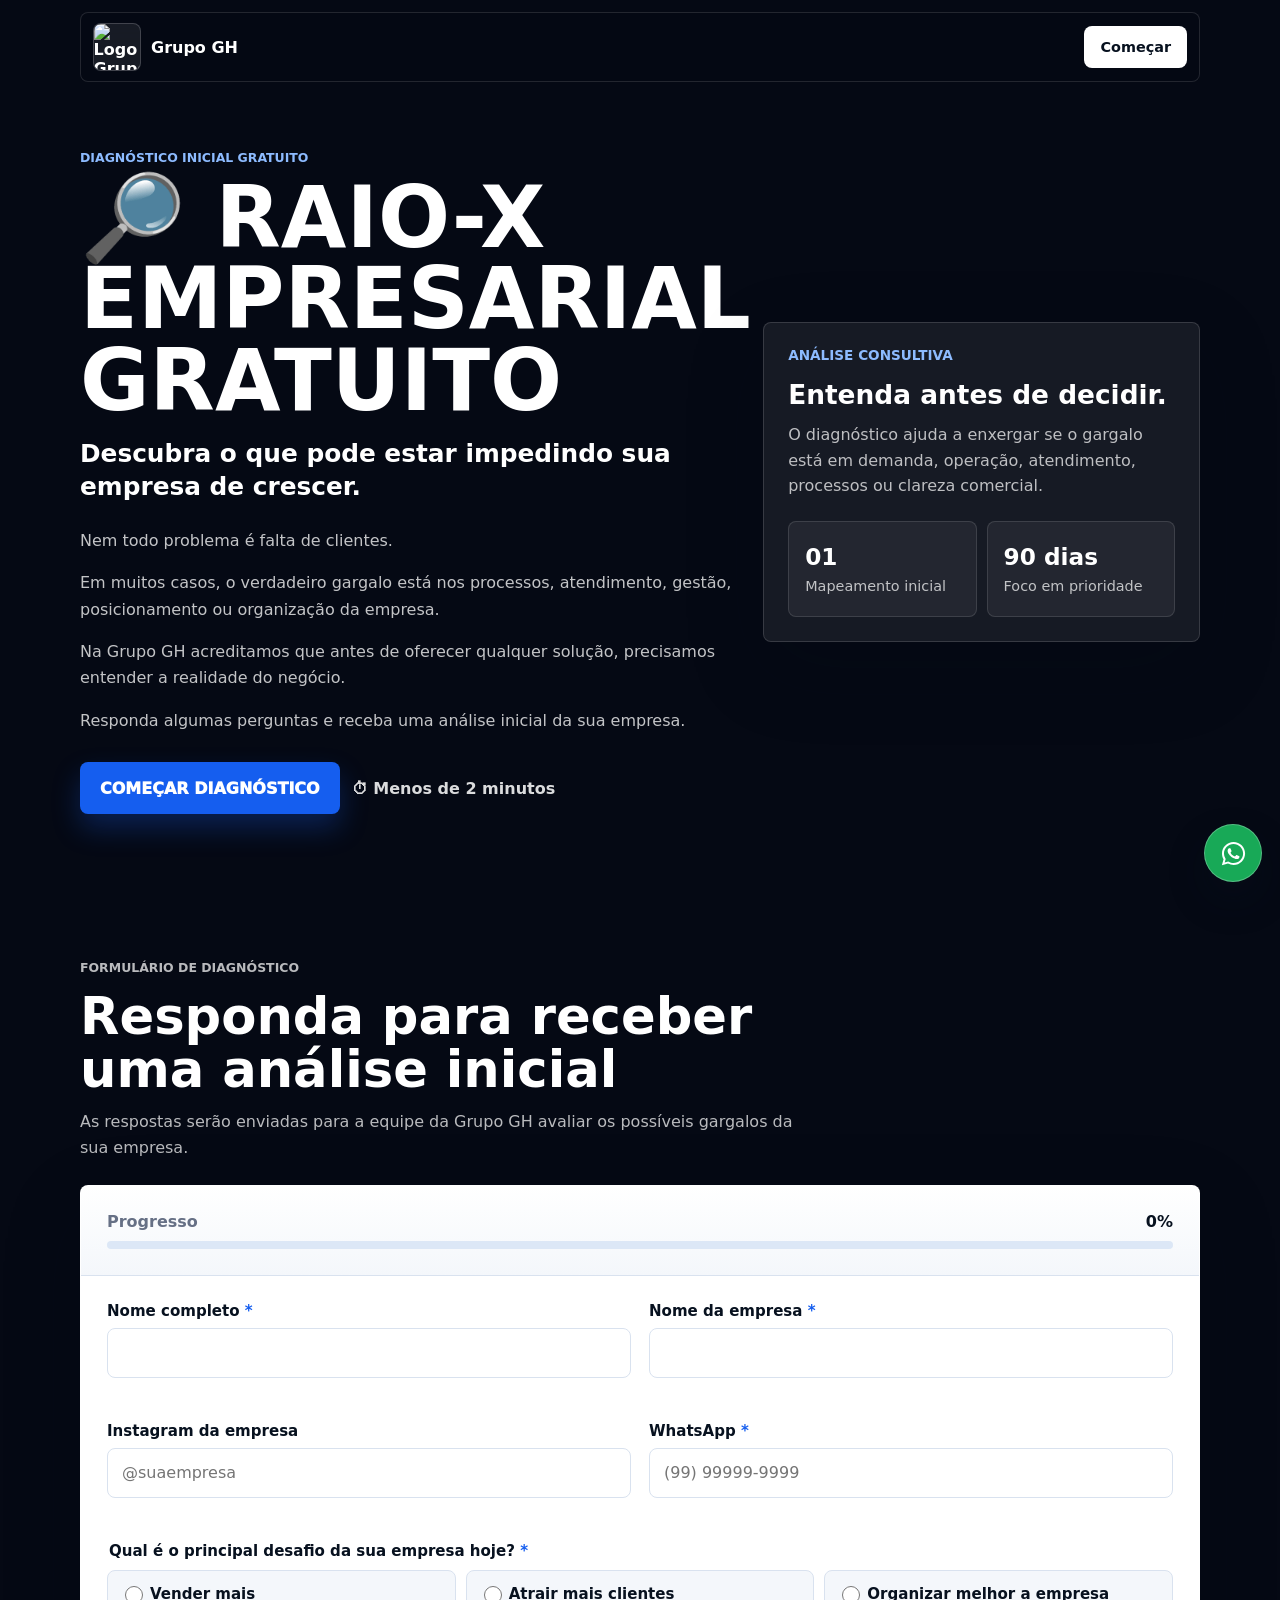
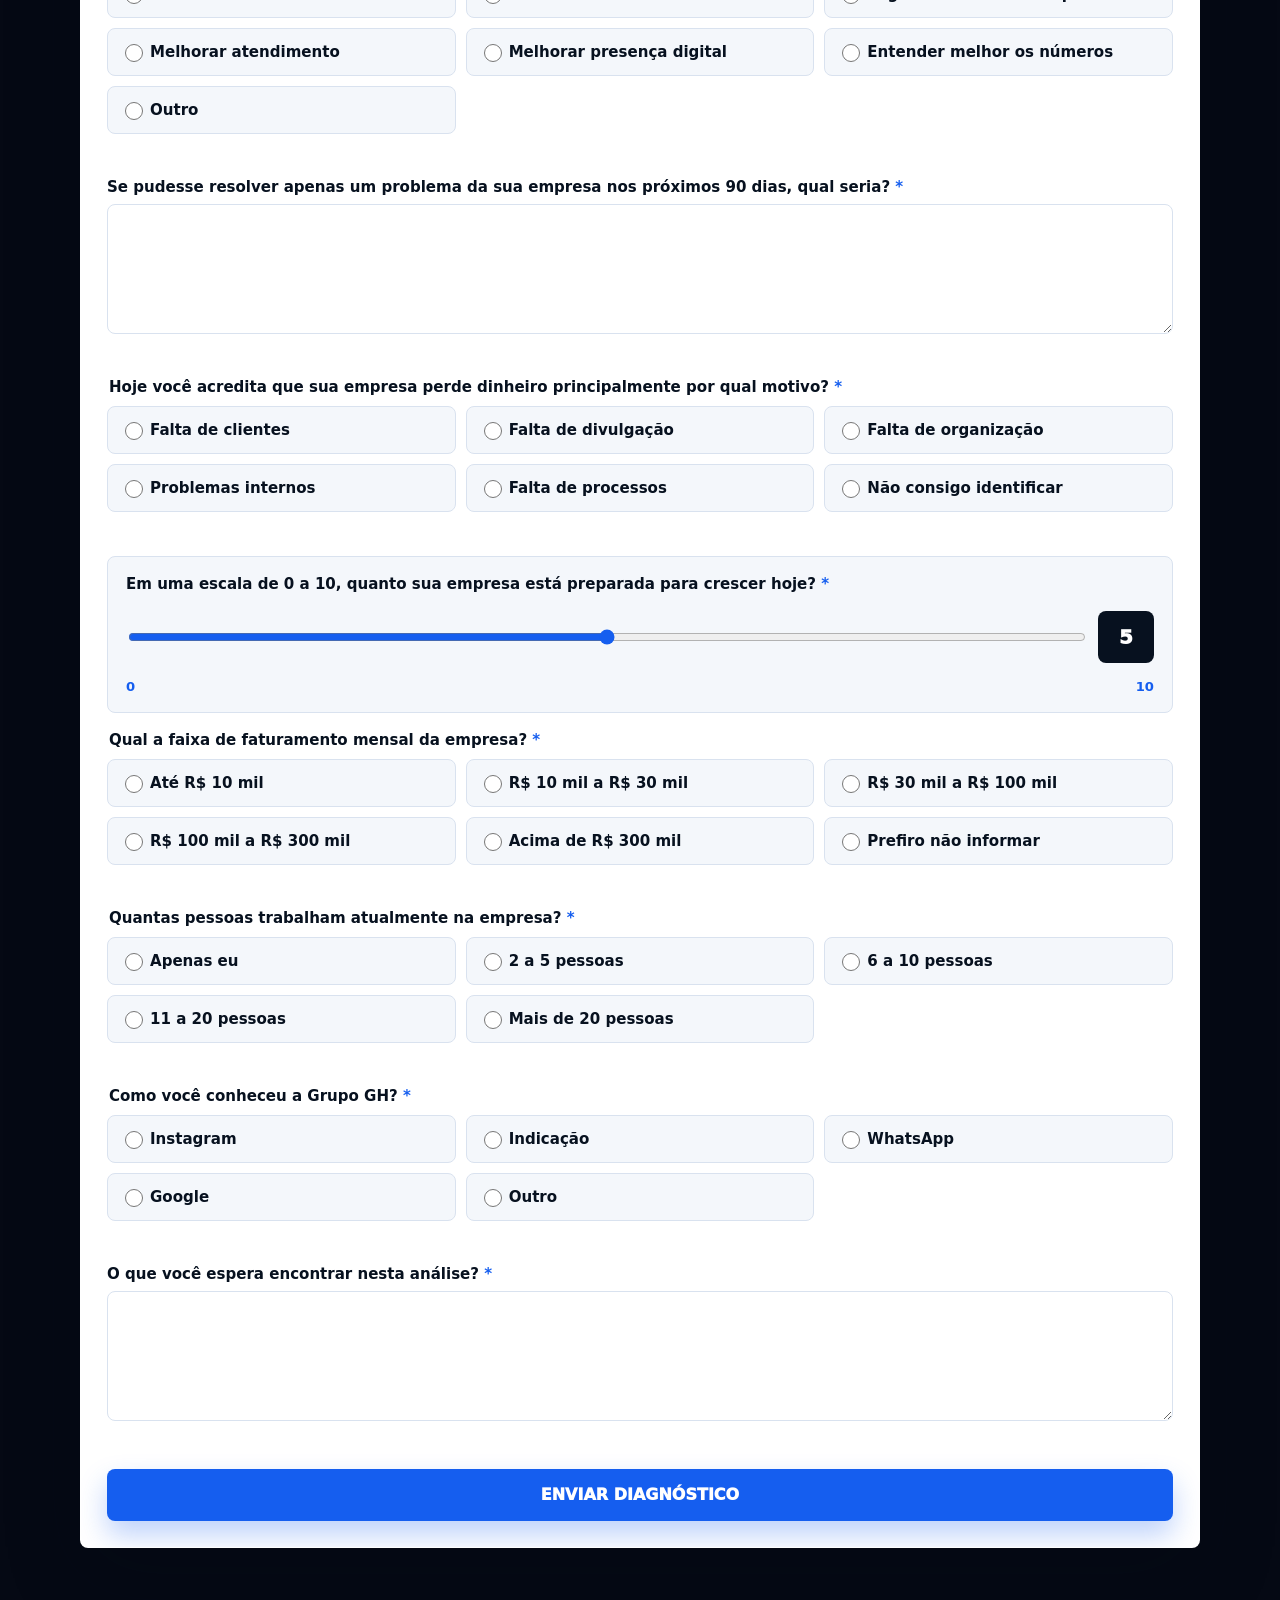
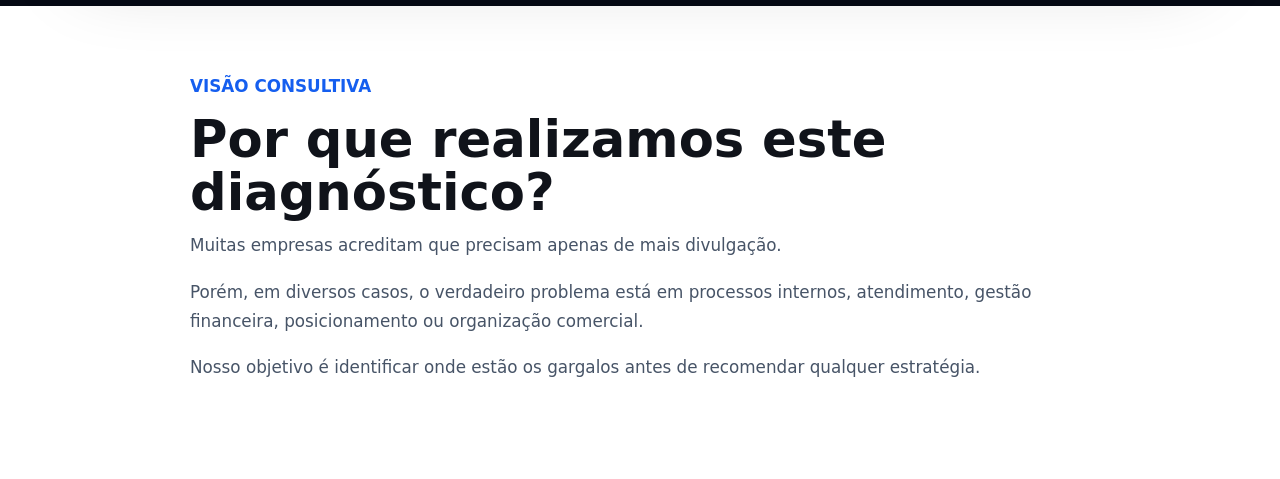
==== index.html @ 955f1a68 "Add files via upload" ====
<!doctype html>
<html lang="pt-BR">
  <head>
    <meta charset="UTF-8" />
    <meta name="viewport" content="width=device-width, initial-scale=1.0" />
    <meta name="theme-color" content="#07111f" />
    <meta
      name="description"
      content="Raio-X Empresarial gratuito da Grupo GH para identificar gargalos de crescimento em empresas."
    />
    <meta property="og:title" content="Raio-X Empresarial Gratuito | Grupo GH" />
    <meta
      property="og:description"
      content="Responda algumas perguntas e receba uma análise inicial sobre possíveis gargalos da sua empresa."
    />
    <meta property="og:type" content="website" />
    <title>Raio-X Empresarial Gratuito | Grupo GH</title>
    <link rel="manifest" href="manifest.json" />
    <link rel="icon" href="icons/icon.svg" type="image/svg+xml" />
    <link rel="preload" href="assets/hero-consultoria.png" as="image" />
    <link rel="stylesheet" href="styles.css" />
  </head>
  <body>
    <header class="site-header" aria-label="Topo da página">
      <a class="brand" href="#hero" aria-label="Grupo GH">
        <img class="brand-logo" src="assets/grupo-gh-logo.png" alt="Logo Grupo GH" />
        <span>Grupo GH</span>
      </a>
      <a class="header-link" href="#diagnostico">Começar</a>
    </header>

    <main>
      <section class="hero" id="hero" aria-labelledby="hero-title">
        <div class="hero-inner">
          <div class="hero-copy reveal">
            <p class="eyebrow">Diagnóstico inicial gratuito</p>
            <h1 id="hero-title">🔎 RAIO-X EMPRESARIAL GRATUITO</h1>
            <p class="hero-subtitle">
              Descubra o que pode estar impedindo sua empresa de crescer.
            </p>
            <div class="hero-text">
              <p>Nem todo problema é falta de clientes.</p>
              <p>
                Em muitos casos, o verdadeiro gargalo está nos processos,
                atendimento, gestão, posicionamento ou organização da empresa.
              </p>
              <p>
                Na Grupo GH acreditamos que antes de oferecer qualquer solução,
                precisamos entender a realidade do negócio.
              </p>
              <p>
                Responda algumas perguntas e receba uma análise inicial da sua
                empresa.
              </p>
            </div>
            <div class="hero-actions">
              <a class="button button-primary" href="#diagnostico">
                COMEÇAR DIAGNÓSTICO
              </a>
              <span class="time-pill">⏱ Menos de 2 minutos</span>
            </div>
          </div>

          <aside class="insight-panel reveal" aria-label="Resumo do diagnóstico">
            <div class="panel-kicker">Análise consultiva</div>
            <h2>Entenda antes de decidir.</h2>
            <p>
              O diagnóstico ajuda a enxergar se o gargalo está em demanda,
              operação, atendimento, processos ou clareza comercial.
            </p>
            <div class="metric-grid">
              <div>
                <strong>01</strong>
                <span>Mapeamento inicial</span>
              </div>
              <div>
                <strong>90 dias</strong>
                <span>Foco em prioridade</span>
              </div>
            </div>
          </aside>
        </div>
      </section>

      <section class="diagnostic-section" id="diagnostico" aria-labelledby="form-title">
        <div class="section-heading reveal">
          <p class="eyebrow">Formulário de diagnóstico</p>
          <h2 id="form-title">Responda para receber uma análise inicial</h2>
          <p>
            As respostas serão enviadas para a equipe da Grupo GH avaliar os
            possíveis gargalos da sua empresa.
          </p>
        </div>

        <div class="form-card reveal">
          <div class="progress-area" aria-label="Progresso do formulário">
            <div class="progress-meta">
              <span>Progresso</span>
              <strong id="progress-value">0%</strong>
            </div>
            <div class="progress-track">
              <div class="progress-fill" id="progress-fill"></div>
            </div>
          </div>

          <form id="diagnostic-form" novalidate>
            <input type="text" name="_honey" class="honeypot" tabindex="-1" autocomplete="off" />
            <input type="hidden" name="_subject" value="Novo Diagnóstico Empresarial - Grupo GH" />
            <input type="hidden" name="_template" value="table" />
            <input type="hidden" name="_captcha" value="false" />
            <input type="hidden" name="Resumo do diagnóstico" id="summary-field" />

            <div class="fields-grid">
              <div class="field">
                <label for="nome">Nome completo <span>*</span></label>
                <input id="nome" name="Nome completo" type="text" autocomplete="name" required />
                <small class="error-message"></small>
              </div>

              <div class="field">
                <label for="empresa">Nome da empresa <span>*</span></label>
                <input id="empresa" name="Nome da empresa" type="text" autocomplete="organization" required />
                <small class="error-message"></small>
              </div>

              <div class="field">
                <label for="instagram">Instagram da empresa</label>
                <input id="instagram" name="Instagram da empresa" type="text" placeholder="@suaempresa" />
                <small class="error-message"></small>
              </div>

              <div class="field">
                <label for="whatsapp">WhatsApp <span>*</span></label>
                <input id="whatsapp" name="WhatsApp" type="tel" inputmode="tel" placeholder="(99) 99999-9999" required />
                <small class="error-message"></small>
              </div>

              <fieldset class="field full choice-field">
                <legend>Qual é o principal desafio da sua empresa hoje? <span>*</span></legend>
                <div class="choice-grid">
                  <label><input type="radio" name="Principal desafio" value="Vender mais" required />Vender mais</label>
                  <label><input type="radio" name="Principal desafio" value="Atrair mais clientes" />Atrair mais clientes</label>
                  <label><input type="radio" name="Principal desafio" value="Organizar melhor a empresa" />Organizar melhor a empresa</label>
                  <label><input type="radio" name="Principal desafio" value="Melhorar atendimento" />Melhorar atendimento</label>
                  <label><input type="radio" name="Principal desafio" value="Melhorar presença digital" />Melhorar presença digital</label>
                  <label><input type="radio" name="Principal desafio" value="Entender melhor os números" />Entender melhor os números</label>
                  <label><input type="radio" name="Principal desafio" value="Outro" data-reveals="desafio-outro" />Outro</label>
                </div>
                <div class="conditional-field" id="desafio-outro" hidden>
                  <label for="desafioOutro">Descreva o desafio</label>
                  <input id="desafioOutro" name="Outro desafio" type="text" />
                </div>
                <small class="error-message"></small>
              </fieldset>

              <div class="field full">
                <label for="problema90">
                  Se pudesse resolver apenas um problema da sua empresa nos próximos 90 dias, qual seria?
                  <span>*</span>
                </label>
                <textarea id="problema90" name="Problema para resolver em 90 dias" required></textarea>
                <small class="error-message"></small>
              </div>

              <fieldset class="field full choice-field">
                <legend>
                  Hoje você acredita que sua empresa perde dinheiro principalmente por qual motivo?
                  <span>*</span>
                </legend>
                <div class="choice-grid">
                  <label><input type="radio" name="Principal motivo de perda" value="Falta de clientes" required />Falta de clientes</label>
                  <label><input type="radio" name="Principal motivo de perda" value="Falta de divulgação" />Falta de divulgação</label>
                  <label><input type="radio" name="Principal motivo de perda" value="Falta de organização" />Falta de organização</label>
                  <label><input type="radio" name="Principal motivo de perda" value="Problemas internos" />Problemas internos</label>
                  <label><input type="radio" name="Principal motivo de perda" value="Falta de processos" />Falta de processos</label>
                  <label><input type="radio" name="Principal motivo de perda" value="Não consigo identificar" />Não consigo identificar</label>
                </div>
                <small class="error-message"></small>
              </fieldset>

              <div class="field full slider-field">
                <label for="preparo">
                  Em uma escala de 0 a 10, quanto sua empresa está preparada para crescer hoje?
                  <span>*</span>
                </label>
                <div class="slider-row">
                  <input id="preparo" name="Preparo para crescer" type="range" min="0" max="10" value="5" />
                  <output id="preparo-value" for="preparo">5</output>
                </div>
                <div class="scale-labels" aria-hidden="true">
                  <span>0</span>
                  <span>10</span>
                </div>
              </div>

              <fieldset class="field full choice-field">
                <legend>Qual a faixa de faturamento mensal da empresa? <span>*</span></legend>
                <div class="choice-grid">
                  <label><input type="radio" name="Faixa de faturamento mensal" value="Até R$ 10 mil" required />Até R$ 10 mil</label>
                  <label><input type="radio" name="Faixa de faturamento mensal" value="R$ 10 mil a R$ 30 mil" />R$ 10 mil a R$ 30 mil</label>
                  <label><input type="radio" name="Faixa de faturamento mensal" value="R$ 30 mil a R$ 100 mil" />R$ 30 mil a R$ 100 mil</label>
                  <label><input type="radio" name="Faixa de faturamento mensal" value="R$ 100 mil a R$ 300 mil" />R$ 100 mil a R$ 300 mil</label>
                  <label><input type="radio" name="Faixa de faturamento mensal" value="Acima de R$ 300 mil" />Acima de R$ 300 mil</label>
                  <label><input type="radio" name="Faixa de faturamento mensal" value="Prefiro não informar" />Prefiro não informar</label>
                </div>
                <small class="error-message"></small>
              </fieldset>

              <fieldset class="field full choice-field">
                <legend>Quantas pessoas trabalham atualmente na empresa? <span>*</span></legend>
                <div class="choice-grid">
                  <label><input type="radio" name="Tamanho da equipe" value="Apenas eu" required />Apenas eu</label>
                  <label><input type="radio" name="Tamanho da equipe" value="2 a 5 pessoas" />2 a 5 pessoas</label>
                  <label><input type="radio" name="Tamanho da equipe" value="6 a 10 pessoas" />6 a 10 pessoas</label>
                  <label><input type="radio" name="Tamanho da equipe" value="11 a 20 pessoas" />11 a 20 pessoas</label>
                  <label><input type="radio" name="Tamanho da equipe" value="Mais de 20 pessoas" />Mais de 20 pessoas</label>
                </div>
                <small class="error-message"></small>
              </fieldset>

              <fieldset class="field full choice-field">
                <legend>Como você conheceu a Grupo GH? <span>*</span></legend>
                <div class="choice-grid">
                  <label><input type="radio" name="Como conheceu a Grupo GH" value="Instagram" required />Instagram</label>
                  <label><input type="radio" name="Como conheceu a Grupo GH" value="Indicação" />Indicação</label>
                  <label><input type="radio" name="Como conheceu a Grupo GH" value="WhatsApp" />WhatsApp</label>
                  <label><input type="radio" name="Como conheceu a Grupo GH" value="Google" />Google</label>
                  <label><input type="radio" name="Como conheceu a Grupo GH" value="Outro" />Outro</label>
                </div>
                <small class="error-message"></small>
              </fieldset>

              <div class="field full">
                <label for="expectativaAnalise">O que você espera encontrar nesta análise? <span>*</span></label>
                <textarea id="expectativaAnalise" name="Expectativa com a análise" required></textarea>
                <small class="error-message"></small>
              </div>
            </div>

            <button class="button button-primary submit-button" type="submit" id="submit-button">
              <span class="button-text">ENVIAR DIAGNÓSTICO</span>
              <span class="button-loader" hidden></span>
            </button>
          </form>

          <div class="success-state" id="success-state" hidden>
            <div class="success-icon" aria-hidden="true">✅</div>
            <h2>Diagnóstico enviado com sucesso!</h2>
            <p>
              Obrigado por compartilhar informações sobre sua empresa.
            </p>
            <div class="reflection-box">
              <strong>Agora faça uma reflexão:</strong>
              <p>Sua empresa está preparada para receber 50 novos clientes amanhã?</p>
              <ul>
                <li>Atendimento</li>
                <li>Equipe</li>
                <li>Processos</li>
                <li>Estoque</li>
                <li>Gestão financeira</li>
              </ul>
            </div>
            <p>
              Muitas empresas acreditam que precisam apenas de mais vendas, quando
              na verdade precisam fortalecer sua estrutura para sustentar o
              crescimento.
            </p>
            <p>
              Nossa equipe analisará suas respostas e entrará em contato.
            </p>
            <a class="button button-primary" id="whatsapp-link" target="_blank" rel="noopener">
              📲 Fale com um especialista
            </a>
          </div>
        </div>
      </section>

      <section class="authority-section" aria-labelledby="authority-title">
        <div class="authority-inner reveal">
          <p class="eyebrow">Visão consultiva</p>
          <h2 id="authority-title">Por que realizamos este diagnóstico?</h2>
          <p>
            Muitas empresas acreditam que precisam apenas de mais divulgação.
          </p>
          <p>
            Porém, em diversos casos, o verdadeiro problema está em processos
            internos, atendimento, gestão financeira, posicionamento ou
            organização comercial.
          </p>
          <p>
            Nosso objetivo é identificar onde estão os gargalos antes de
            recomendar qualquer estratégia.
          </p>
        </div>
      </section>
    </main>

    <a
      class="floating-whatsapp"
      id="floating-whatsapp"
      target="_blank"
      rel="noopener"
      aria-label="Fale com um especialista no WhatsApp"
    >
      <svg aria-hidden="true" viewBox="0 0 32 32" focusable="false">
        <path
          d="M16.04 4.1c-6.58 0-11.93 5.34-11.93 11.93 0 2.1.55 4.14 1.6 5.94L4 28.1l6.28-1.65a11.88 11.88 0 0 0 5.76 1.47c6.58 0 11.93-5.34 11.93-11.93S22.62 4.1 16.04 4.1Zm0 21.77c-1.78 0-3.52-.48-5.04-1.4l-.36-.21-3.72.98 1-3.62-.24-.38a9.8 9.8 0 0 1-1.5-5.21c0-5.43 4.42-9.85 9.86-9.85s9.86 4.42 9.86 9.85-4.42 9.84-9.86 9.84Zm5.4-7.37c-.3-.15-1.76-.87-2.03-.97-.27-.1-.47-.15-.67.15-.2.3-.77.97-.95 1.17-.17.2-.35.22-.65.07-.3-.15-1.26-.46-2.4-1.47-.89-.79-1.49-1.77-1.66-2.07-.17-.3-.02-.46.13-.61.13-.13.3-.35.45-.52.15-.17.2-.3.3-.5.1-.2.05-.37-.02-.52-.08-.15-.67-1.62-.92-2.22-.24-.58-.49-.5-.67-.51h-.57c-.2 0-.52.07-.8.37-.27.3-1.05 1.02-1.05 2.49s1.08 2.9 1.23 3.09c.15.2 2.12 3.24 5.14 4.54.72.31 1.28.49 1.72.63.72.23 1.38.2 1.9.12.58-.09 1.76-.72 2.01-1.42.25-.7.25-1.29.17-1.42-.07-.13-.27-.2-.57-.35Z"
        />
      </svg>
    </a>

    <script src="app.js"></script>
  </body>
</html>
---- styles.css ----
:root {
  color-scheme: light;
  --navy-950: #050914;
  --navy-900: #07111f;
  --navy-800: #0d1e34;
  --blue-600: #155eef;
  --blue-500: #2477ff;
  --blue-300: #8dbbff;
  --ink: #10131a;
  --muted: #667085;
  --line: #d9e2ef;
  --surface: #ffffff;
  --soft: #f4f7fb;
  --danger: #bd2d2d;
  --success: #16875b;
  --shadow: 0 26px 80px rgba(5, 9, 20, 0.2);
}

* {
  box-sizing: border-box;
}

html {
  scroll-behavior: smooth;
}

body {
  margin: 0;
  font-family:
    Inter, ui-sans-serif, system-ui, -apple-system, BlinkMacSystemFont, "Segoe UI",
    sans-serif;
  color: var(--ink);
  background: var(--navy-950);
}

button,
input,
textarea {
  font: inherit;
}

a {
  color: inherit;
}

.site-header {
  width: min(1120px, calc(100% - 32px));
  height: 70px;
  display: flex;
  align-items: center;
  justify-content: space-between;
  position: fixed;
  top: 12px;
  left: 50%;
  z-index: 10;
  padding: 10px 12px;
  border: 1px solid rgba(255, 255, 255, 0.12);
  border-radius: 8px;
  background: rgba(5, 9, 20, 0.72);
  backdrop-filter: blur(16px);
  transform: translateX(-50%);
}

.brand,
.header-link {
  display: inline-flex;
  align-items: center;
  text-decoration: none;
  font-weight: 900;
}

.brand {
  gap: 10px;
  color: #fff;
}

.brand-logo {
  width: 48px;
  height: 48px;
  border: 1px solid rgba(255, 255, 255, 0.18);
  border-radius: 8px;
  background: rgba(255, 255, 255, 0.08);
  object-fit: cover;
}

.header-link {
  min-height: 42px;
  padding: 0 16px;
  border-radius: 8px;
  background: #fff;
  color: var(--navy-900);
  font-size: 0.9rem;
}

.hero {
  min-height: 100vh;
  display: grid;
  align-items: center;
  padding: 106px 0 42px;
  color: #fff;
  background:
    linear-gradient(90deg, rgba(5, 9, 20, 0.98) 0%, rgba(5, 9, 20, 0.92) 42%, rgba(5, 9, 20, 0.5) 100%),
    url("assets/hero-consultoria.png") center right / cover no-repeat,
    var(--navy-950);
}

.hero-inner,
.diagnostic-section,
.authority-inner {
  width: min(1120px, calc(100% - 32px));
  margin: 0 auto;
}

.hero-inner {
  display: grid;
  gap: 28px;
}

.eyebrow {
  margin: 0 0 12px;
  color: var(--blue-300);
  font-size: 0.78rem;
  font-weight: 900;
  letter-spacing: 0;
  text-transform: uppercase;
}

h1,
h2,
p {
  margin-top: 0;
}

h1 {
  max-width: 760px;
  margin-bottom: 16px;
  font-size: clamp(2.35rem, 9vw, 5.3rem);
  line-height: 0.96;
  letter-spacing: 0;
}

.hero-subtitle {
  max-width: 720px;
  margin-bottom: 24px;
  color: #fff;
  font-size: clamp(1.15rem, 4vw, 1.55rem);
  font-weight: 800;
  line-height: 1.35;
}

.hero-text {
  max-width: 680px;
  color: rgba(255, 255, 255, 0.76);
  line-height: 1.65;
}

.hero-actions {
  display: flex;
  flex-direction: column;
  gap: 12px;
  margin-top: 28px;
}

.time-pill {
  display: inline-flex;
  align-items: center;
  min-height: 46px;
  color: rgba(255, 255, 255, 0.86);
  font-weight: 850;
}

.button {
  min-height: 52px;
  display: inline-flex;
  align-items: center;
  justify-content: center;
  gap: 10px;
  padding: 0 20px;
  border: 0;
  border-radius: 8px;
  text-decoration: none;
  font-weight: 950;
  cursor: pointer;
  transition:
    transform 180ms ease,
    box-shadow 180ms ease,
    background 180ms ease;
}

.button:hover {
  transform: translateY(-1px);
}

.button-primary {
  background: var(--blue-600);
  color: #fff;
  box-shadow: 0 14px 28px rgba(21, 94, 239, 0.28);
}

.button-primary:hover {
  background: var(--blue-500);
}

.insight-panel {
  padding: 24px;
  border: 1px solid rgba(255, 255, 255, 0.14);
  border-radius: 8px;
  background: rgba(255, 255, 255, 0.07);
  box-shadow: var(--shadow);
}

.panel-kicker {
  margin-bottom: 16px;
  color: var(--blue-300);
  font-size: 0.85rem;
  font-weight: 900;
  text-transform: uppercase;
}

.insight-panel h2 {
  margin-bottom: 12px;
  font-size: 1.65rem;
}

.insight-panel p {
  color: rgba(255, 255, 255, 0.72);
  line-height: 1.6;
}

.metric-grid {
  display: grid;
  grid-template-columns: 1fr 1fr;
  gap: 10px;
  margin-top: 22px;
}

.metric-grid div {
  min-height: 96px;
  display: grid;
  align-content: center;
  gap: 8px;
  padding: 16px;
  border: 1px solid rgba(255, 255, 255, 0.12);
  border-radius: 8px;
  background: rgba(255, 255, 255, 0.06);
}

.metric-grid strong {
  font-size: 1.45rem;
}

.metric-grid span {
  color: rgba(255, 255, 255, 0.72);
  font-size: 0.9rem;
}

.diagnostic-section {
  padding: 58px 0;
}

.section-heading {
  max-width: 740px;
  margin-bottom: 24px;
  color: #fff;
}

.section-heading h2,
.authority-inner h2 {
  margin-bottom: 12px;
  font-size: clamp(1.8rem, 6vw, 3.2rem);
  line-height: 1.04;
  letter-spacing: 0;
}

.section-heading p {
  color: rgba(255, 255, 255, 0.72);
  line-height: 1.62;
}

.form-card {
  overflow: hidden;
  border: 1px solid rgba(255, 255, 255, 0.16);
  border-radius: 8px;
  background: var(--surface);
  box-shadow: var(--shadow);
}

.progress-area {
  padding: 20px;
  border-bottom: 1px solid var(--line);
  background: linear-gradient(180deg, #fff, var(--soft));
}

.progress-meta {
  display: flex;
  justify-content: space-between;
  margin-bottom: 10px;
  color: var(--navy-900);
  font-weight: 900;
}

.progress-meta span {
  color: var(--muted);
}

.progress-track {
  height: 8px;
  overflow: hidden;
  border-radius: 999px;
  background: #dce7f6;
}

.progress-fill {
  width: 0;
  height: 100%;
  border-radius: inherit;
  background: linear-gradient(90deg, var(--blue-600), var(--navy-800));
  transition: width 220ms ease;
}

form {
  padding: 20px;
}

.fields-grid {
  display: grid;
  gap: 18px;
}

.field {
  display: grid;
  gap: 8px;
}

.field label,
.field legend {
  color: var(--navy-900);
  font-size: 0.94rem;
  font-weight: 900;
}

.field span,
.field legend span {
  color: var(--blue-600);
}

input,
textarea {
  width: 100%;
  border: 1px solid var(--line);
  border-radius: 8px;
  background: #fff;
  color: var(--ink);
  outline: none;
  transition:
    border-color 180ms ease,
    box-shadow 180ms ease;
}

input {
  min-height: 50px;
  padding: 0 14px;
}

textarea {
  min-height: 130px;
  padding: 14px;
  resize: vertical;
}

input:focus,
textarea:focus {
  border-color: var(--blue-600);
  box-shadow: 0 0 0 4px rgba(21, 94, 239, 0.13);
}

.invalid input,
.invalid textarea,
input.invalid,
textarea.invalid,
.choice-field.invalid {
  border-color: var(--danger);
}

.error-message {
  min-height: 18px;
  color: var(--danger);
  font-size: 0.82rem;
  font-weight: 800;
}

.choice-field {
  min-width: 0;
  margin: 0;
  padding: 0;
  border: 0;
}

.choice-grid {
  display: grid;
  gap: 10px;
  margin-top: 10px;
}

.choice-grid label {
  min-height: 48px;
  display: grid;
  grid-template-columns: 20px 1fr;
  align-items: center;
  gap: 10px;
  padding: 12px;
  border: 1px solid var(--line);
  border-radius: 8px;
  background: var(--soft);
  cursor: pointer;
}

.choice-grid input {
  width: 18px;
  min-height: 18px;
  padding: 0;
  accent-color: var(--blue-600);
}

.conditional-field {
  display: grid;
  gap: 8px;
  margin-top: 12px;
}

.conditional-field[hidden],
.honeypot {
  display: none;
}

.slider-field {
  padding: 18px;
  border: 1px solid var(--line);
  border-radius: 8px;
  background: var(--soft);
}

.slider-row {
  display: grid;
  grid-template-columns: 1fr 56px;
  align-items: center;
  gap: 14px;
  margin-top: 10px;
}

input[type="range"] {
  height: 8px;
  min-height: 8px;
  padding: 0;
  border: 0;
  border-radius: 999px;
  background: linear-gradient(90deg, var(--blue-600) 50%, #d5dfec 50%);
  accent-color: var(--blue-600);
}

output {
  min-height: 52px;
  display: grid;
  place-items: center;
  border-radius: 8px;
  background: var(--navy-900);
  color: #fff;
  font-size: 1.25rem;
  font-weight: 950;
}

.scale-labels {
  display: flex;
  justify-content: space-between;
  margin-top: 8px;
  color: var(--muted);
  font-size: 0.82rem;
  font-weight: 800;
}

.submit-button {
  width: 100%;
  margin-top: 22px;
}

.button-loader {
  width: 18px;
  height: 18px;
  border: 3px solid rgba(255, 255, 255, 0.32);
  border-top-color: #fff;
  border-radius: 50%;
  animation: spin 800ms linear infinite;
}

.button.loading {
  pointer-events: none;
  opacity: 0.82;
}

.success-state {
  padding: 34px 20px;
  text-align: center;
}

.success-icon {
  margin-bottom: 16px;
  font-size: 2.2rem;
}

.success-state h2 {
  margin-bottom: 10px;
  color: var(--navy-900);
}

.success-state p {
  max-width: 620px;
  margin: 0 auto 22px;
  color: var(--muted);
  line-height: 1.65;
}

.reflection-box {
  max-width: 620px;
  margin: 22px auto;
  padding: 18px;
  border: 1px solid var(--line);
  border-radius: 8px;
  background: var(--soft);
  text-align: left;
}

.reflection-box strong {
  display: block;
  margin-bottom: 8px;
  color: var(--navy-900);
}

.reflection-box p {
  margin-bottom: 12px;
  color: var(--navy-900);
  font-weight: 850;
}

.reflection-box ul {
  margin: 0;
  padding-left: 20px;
  color: #475467;
  line-height: 1.7;
}

.authority-section {
  padding: 66px 0 80px;
  background: #fff;
}

.authority-inner {
  max-width: 900px;
}

.authority-inner .eyebrow {
  color: var(--blue-600);
}

.authority-inner p {
  color: #475467;
  font-size: 1.05rem;
  line-height: 1.75;
}

.floating-whatsapp {
  width: 58px;
  height: 58px;
  display: grid;
  place-items: center;
  position: fixed;
  right: 18px;
  bottom: 18px;
  z-index: 20;
  border: 1px solid rgba(255, 255, 255, 0.26);
  border-radius: 999px;
  background: #18a957;
  color: #fff;
  font-size: 1.55rem;
  text-decoration: none;
  box-shadow: 0 18px 36px rgba(8, 17, 31, 0.28);
  transition:
    transform 180ms ease,
    box-shadow 180ms ease,
    background 180ms ease;
}

.floating-whatsapp svg {
  width: 31px;
  height: 31px;
  fill: currentColor;
}

.floating-whatsapp:hover {
  background: #12954b;
  transform: translateY(-2px);
  box-shadow: 0 22px 42px rgba(8, 17, 31, 0.34);
}

.reveal {
  animation: reveal 700ms ease both;
}

@keyframes reveal {
  from {
    opacity: 0;
    transform: translateY(16px);
  }

  to {
    opacity: 1;
    transform: translateY(0);
  }
}

@keyframes spin {
  to {
    transform: rotate(360deg);
  }
}

@media (min-width: 760px) {
  .hero-inner {
    grid-template-columns: minmax(0, 1.2fr) minmax(320px, 0.8fr);
    align-items: center;
  }

  .hero-actions {
    flex-direction: row;
    align-items: center;
  }

  .fields-grid {
    grid-template-columns: repeat(2, minmax(0, 1fr));
  }

  .field.full {
    grid-column: 1 / -1;
  }

  .choice-grid {
    grid-template-columns: repeat(2, minmax(0, 1fr));
  }

  form,
  .progress-area {
    padding: 26px;
  }
}

@media (min-width: 1040px) {
  .choice-grid {
    grid-template-columns: repeat(3, minmax(0, 1fr));
  }
}

@media (max-width: 430px) {
  .site-header {
    width: min(100% - 20px, 1120px);
  }

  .brand span:last-child {
    display: none;
  }

  .hero-inner,
  .diagnostic-section,
  .authority-inner {
    width: min(100% - 22px, 1120px);
  }

  .hero {
    padding-top: 98px;
  }

  h1 {
    font-size: 2.28rem;
  }

  .metric-grid {
    grid-template-columns: 1fr;
  }

  .floating-whatsapp {
    width: 54px;
    height: 54px;
    right: 14px;
    bottom: 14px;
  }
}
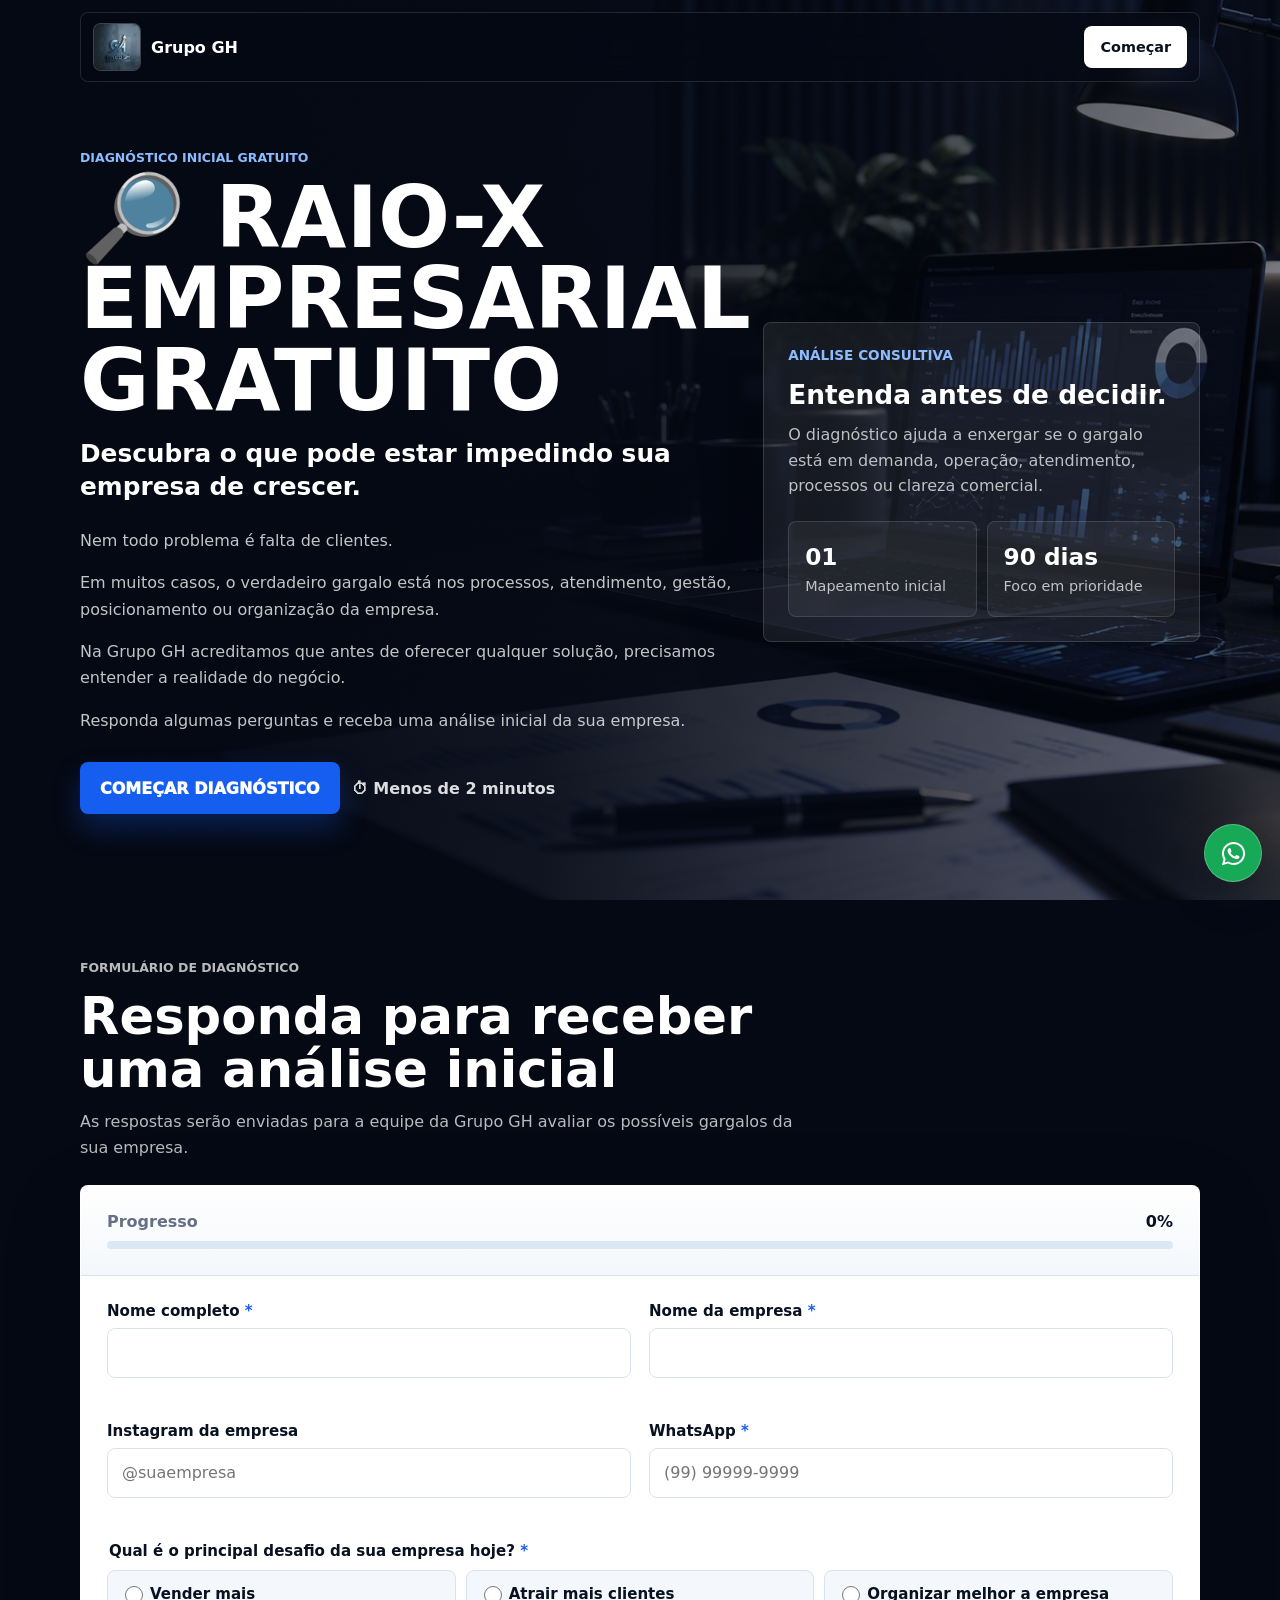
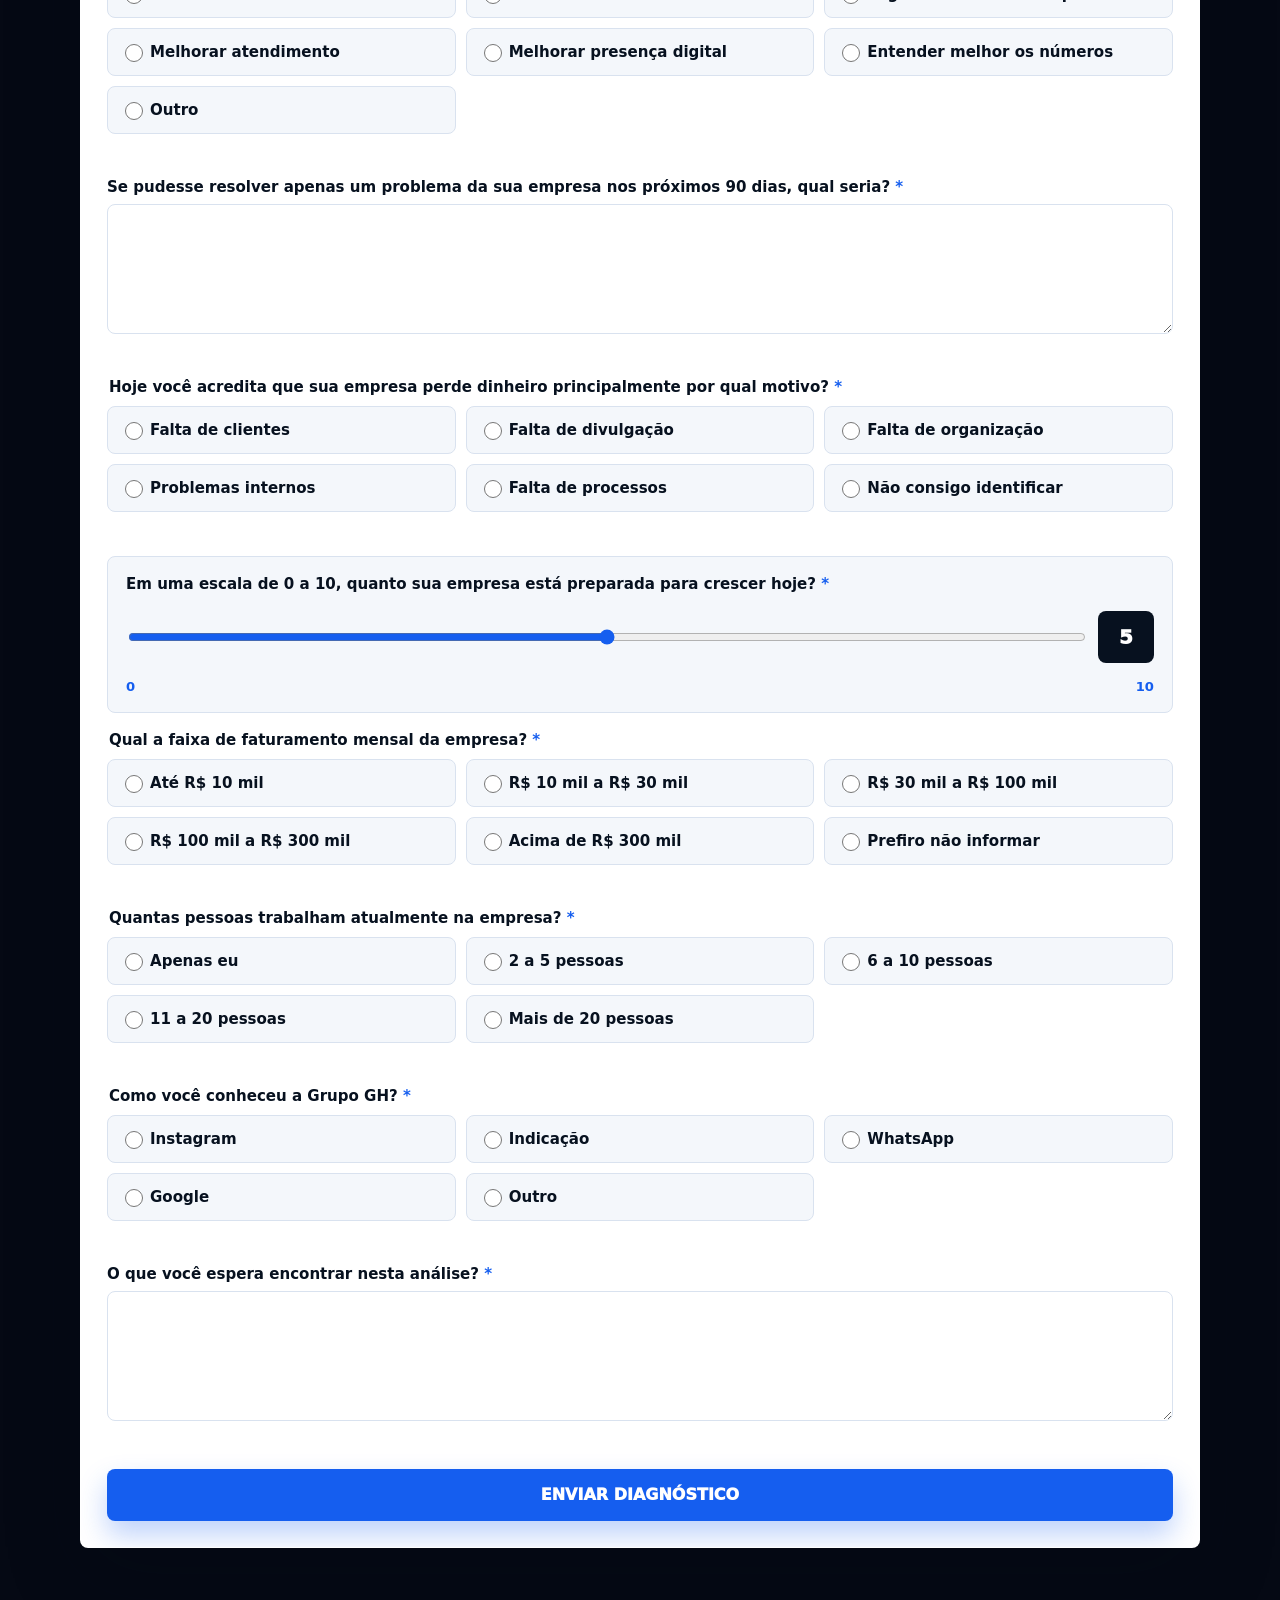
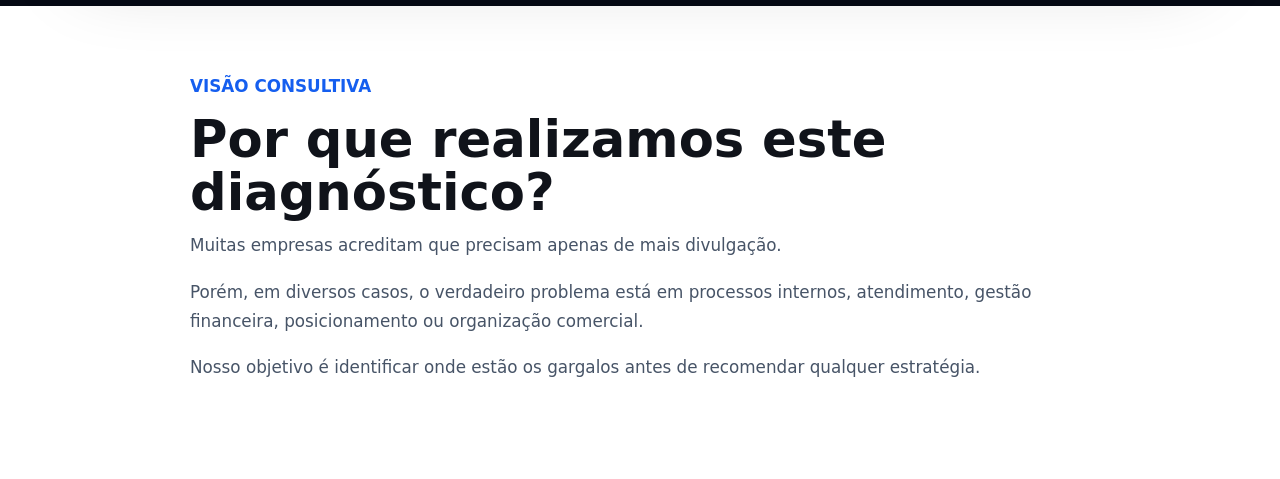
==== commit 9a4f9051: "Add files via upload" ====
--- a/index.html
+++ b/index.html
@@ -17,13 +17,13 @@
     <title>Raio-X Empresarial Gratuito | Grupo GH</title>
     <link rel="manifest" href="manifest.json" />
     <link rel="icon" href="icons/icon.svg" type="image/svg+xml" />
-    <link rel="preload" href="assets/hero-consultoria.png" as="image" />
+    <link rel="preload" href="/hero-consultoria.png" as="image" />
     <link rel="stylesheet" href="styles.css" />
   </head>
   <body>
     <header class="site-header" aria-label="Topo da página">
       <a class="brand" href="#hero" aria-label="Grupo GH">
-        <img class="brand-logo" src="assets/grupo-gh-logo.png" alt="Logo Grupo GH" />
+        <img class="brand-logo" src="/grupo-gh-logo.png" alt="Logo Grupo GH" />
         <span>Grupo GH</span>
       </a>
       <a class="header-link" href="#diagnostico">Começar</a>
--- a/styles.css
+++ b/styles.css
@@ -100,7 +100,7 @@
   color: #fff;
   background:
     linear-gradient(90deg, rgba(5, 9, 20, 0.98) 0%, rgba(5, 9, 20, 0.92) 42%, rgba(5, 9, 20, 0.5) 100%),
-    url("assets/hero-consultoria.png") center right / cover no-repeat,
+    url("/hero-consultoria.png") center right / cover no-repeat,
     var(--navy-950);
 }
 
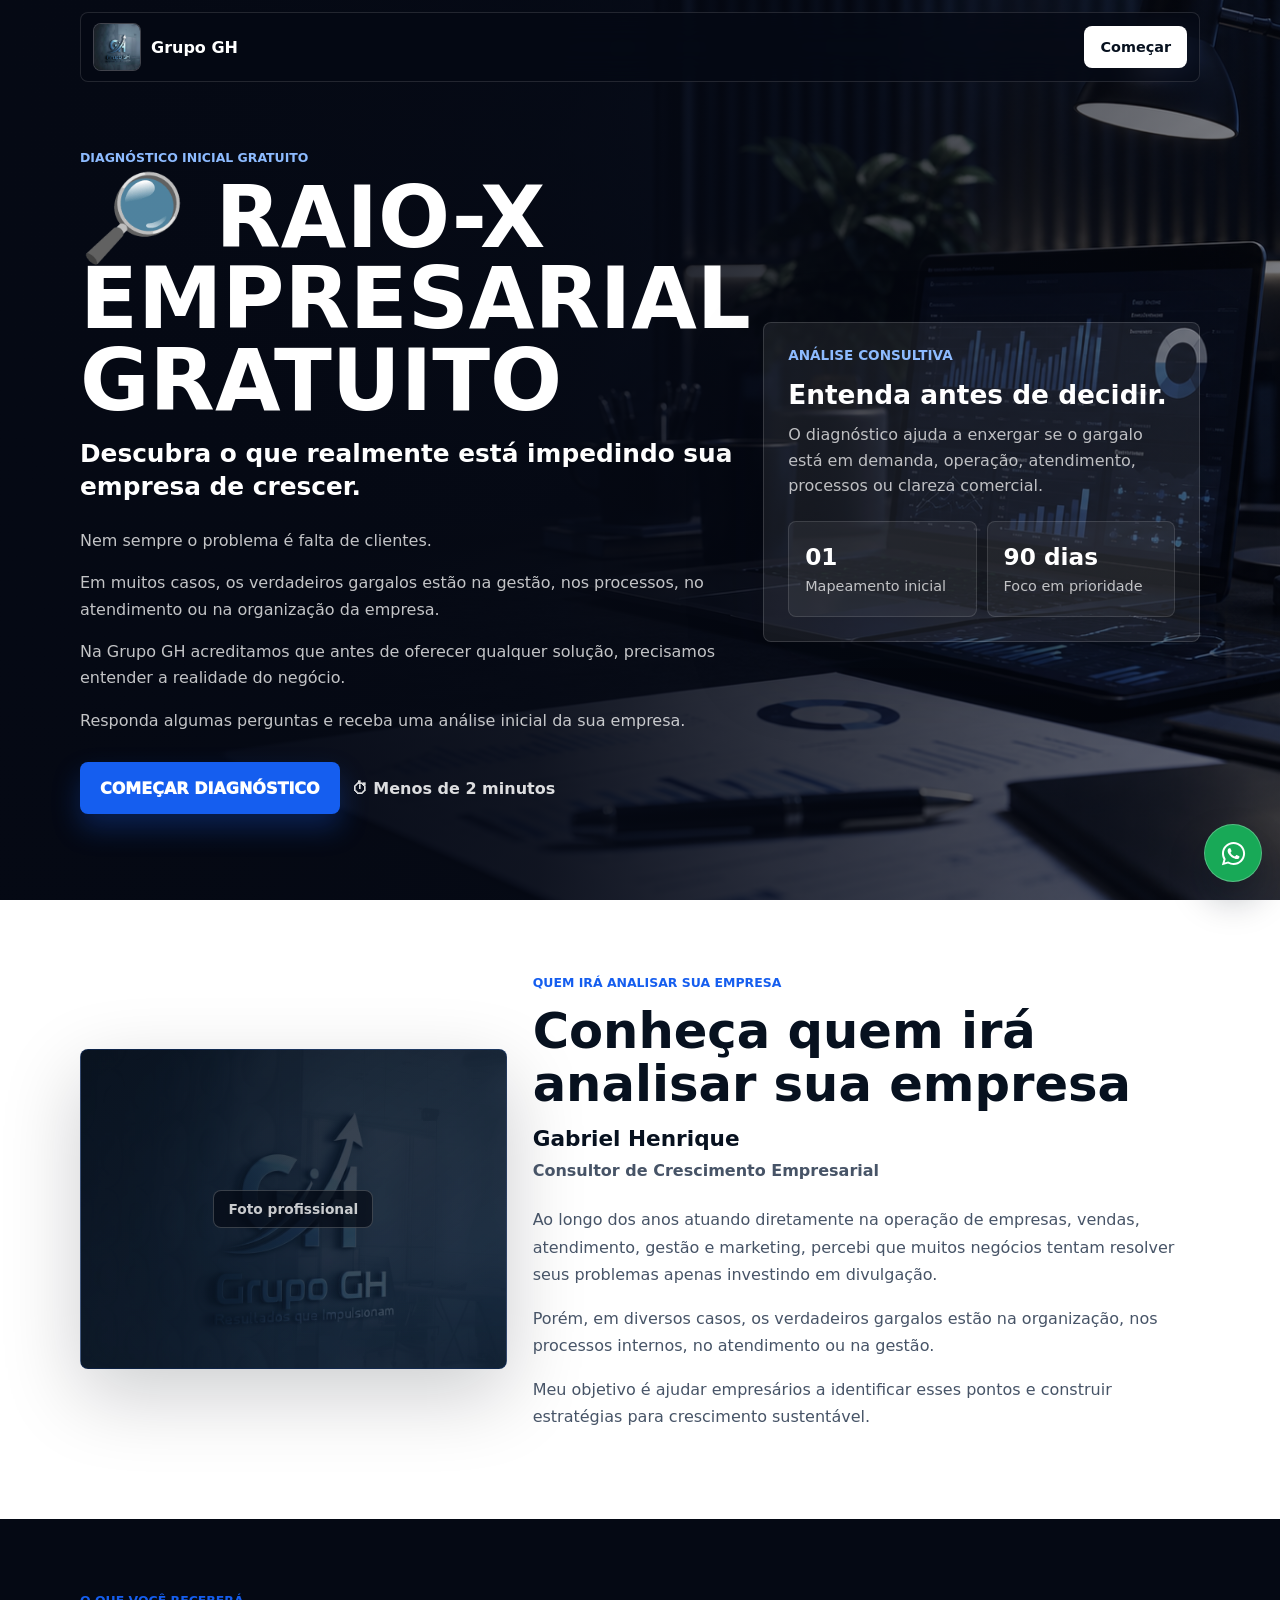
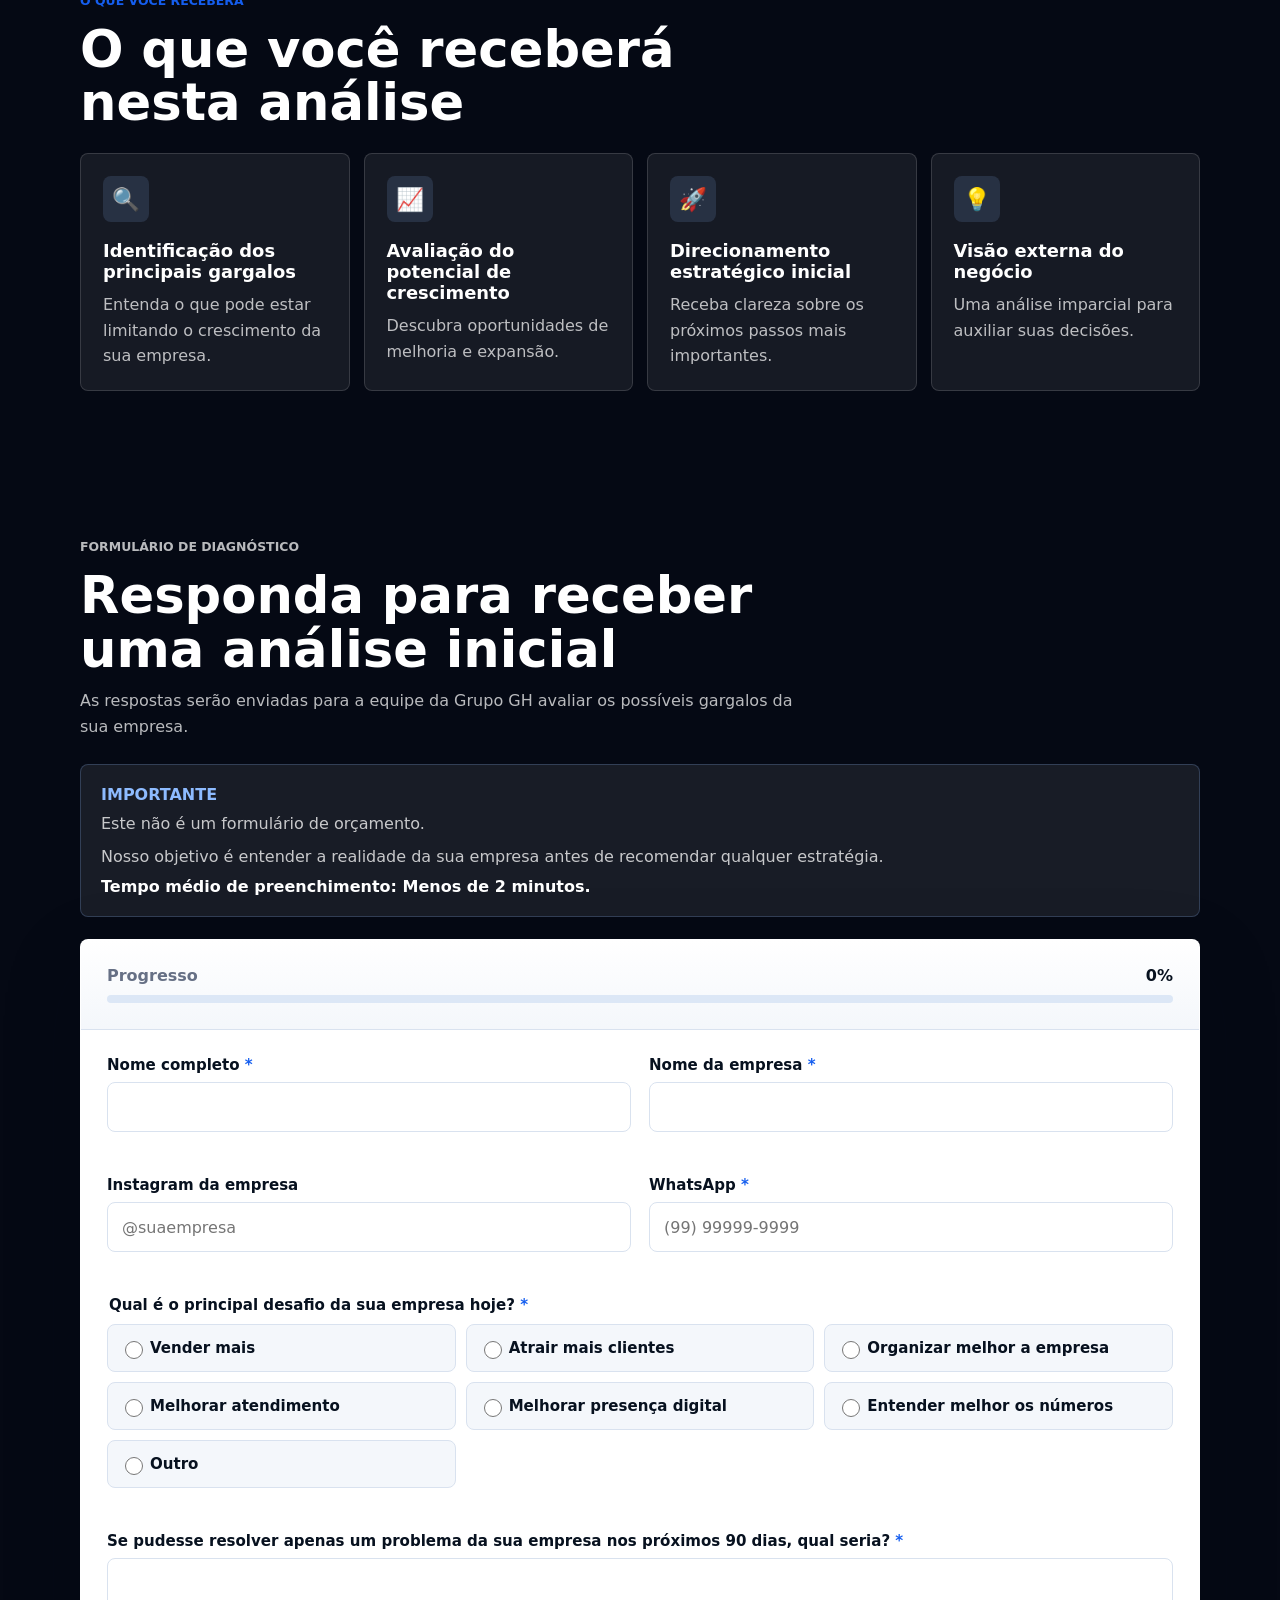
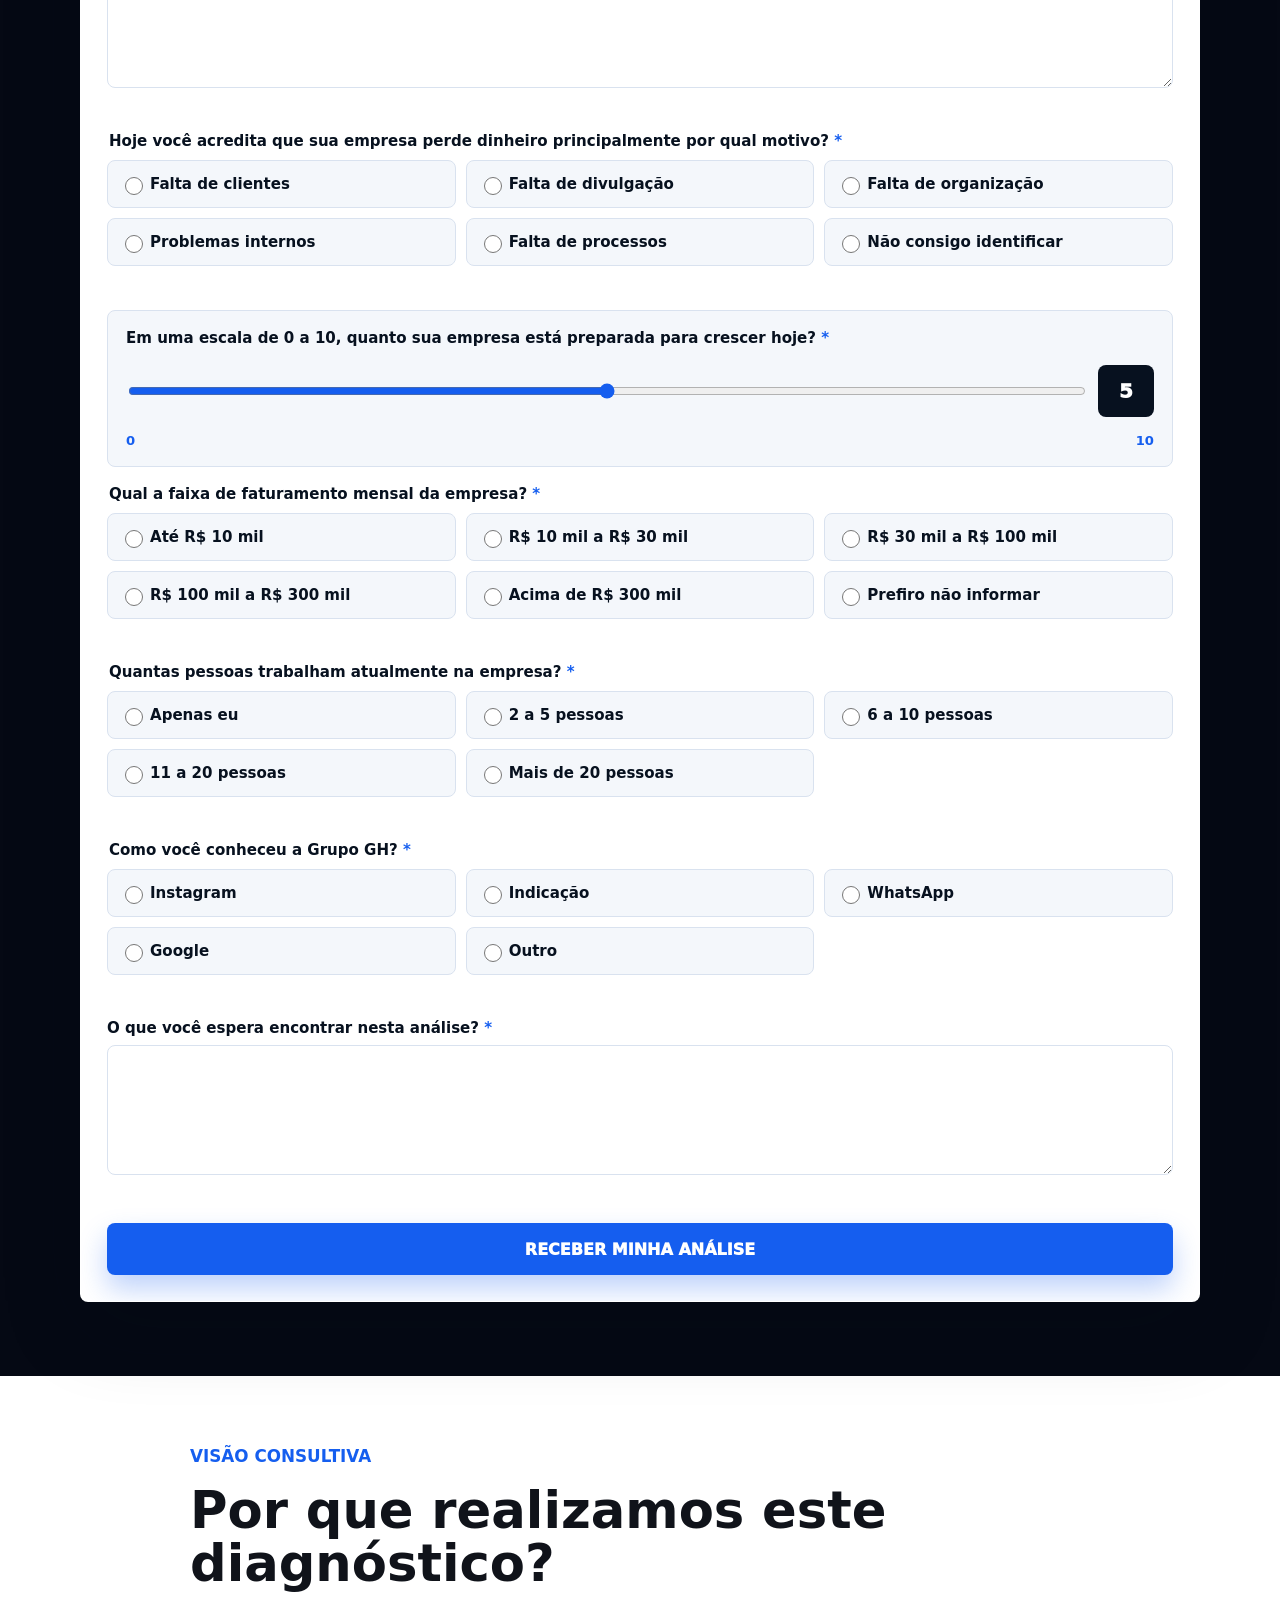
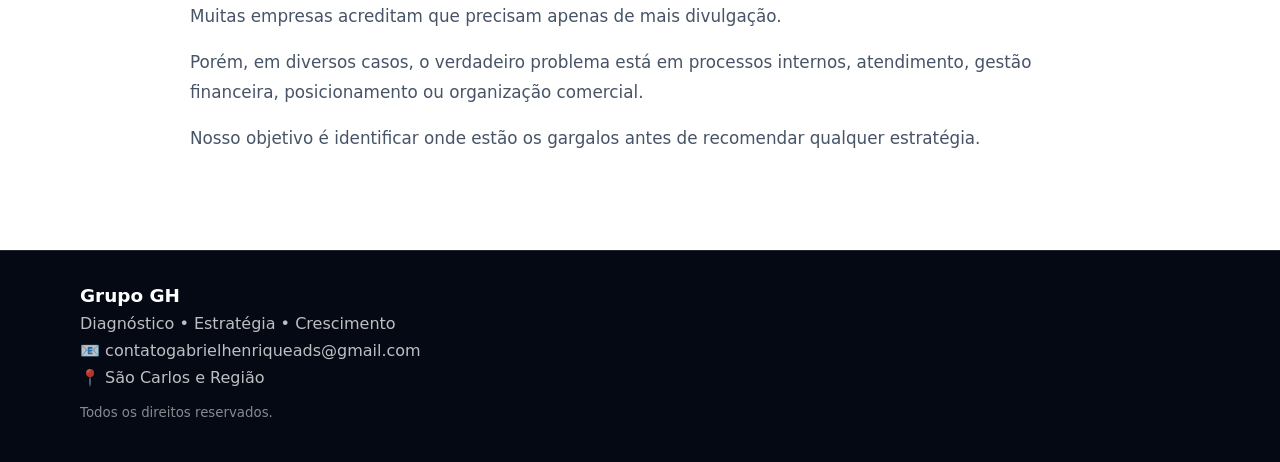
==== commit 40ce23a4: "Add files via upload" ====
--- a/index.html
+++ b/index.html
@@ -19,6 +19,37 @@
     <link rel="icon" href="icons/icon.svg" type="image/svg+xml" />
     <link rel="preload" href="/hero-consultoria.png" as="image" />
     <link rel="stylesheet" href="styles.css" />
+    <!-- Meta Pixel Code -->
+    <script>
+      !(function (f, b, e, v, n, t, s) {
+        if (f.fbq) return;
+        n = f.fbq = function () {
+          n.callMethod ? n.callMethod.apply(n, arguments) : n.queue.push(arguments);
+        };
+        if (!f._fbq) f._fbq = n;
+        n.push = n;
+        n.loaded = true;
+        n.version = "2.0";
+        n.queue = [];
+        t = b.createElement(e);
+        t.async = true;
+        t.src = v;
+        s = b.getElementsByTagName(e)[0];
+        s.parentNode.insertBefore(t, s);
+      })(window, document, "script", "https://connect.facebook.net/en_US/fbevents.js");
+      fbq("init", "558074687056202");
+      fbq("track", "PageView");
+    </script>
+    <noscript>
+      <img
+        height="1"
+        width="1"
+        style="display: none"
+        src="https://www.facebook.com/tr?id=558074687056202&ev=PageView&noscript=1"
+        alt=""
+      />
+    </noscript>
+    <!-- End Meta Pixel Code -->
   </head>
   <body>
     <header class="site-header" aria-label="Topo da página">
@@ -26,7 +57,7 @@
         <img class="brand-logo" src="/grupo-gh-logo.png" alt="Logo Grupo GH" />
         <span>Grupo GH</span>
       </a>
-      <a class="header-link" href="#diagnostico">Começar</a>
+      <a class="header-link" href="#diagnostico" data-pixel-start>Começar</a>
     </header>
 
     <main>
@@ -36,13 +67,13 @@
             <p class="eyebrow">Diagnóstico inicial gratuito</p>
             <h1 id="hero-title">🔎 RAIO-X EMPRESARIAL GRATUITO</h1>
             <p class="hero-subtitle">
-              Descubra o que pode estar impedindo sua empresa de crescer.
+              Descubra o que realmente está impedindo sua empresa de crescer.
             </p>
             <div class="hero-text">
-              <p>Nem todo problema é falta de clientes.</p>
+              <p>Nem sempre o problema é falta de clientes.</p>
               <p>
-                Em muitos casos, o verdadeiro gargalo está nos processos,
-                atendimento, gestão, posicionamento ou organização da empresa.
+                Em muitos casos, os verdadeiros gargalos estão na gestão, nos
+                processos, no atendimento ou na organização da empresa.
               </p>
               <p>
                 Na Grupo GH acreditamos que antes de oferecer qualquer solução,
@@ -54,7 +85,7 @@
               </p>
             </div>
             <div class="hero-actions">
-              <a class="button button-primary" href="#diagnostico">
+              <a class="button button-primary" href="#diagnostico" data-pixel-start>
                 COMEÇAR DIAGNÓSTICO
               </a>
               <span class="time-pill">⏱ Menos de 2 minutos</span>
@@ -82,8 +113,67 @@
         </div>
       </section>
 
+      <section class="analyst-section" aria-labelledby="analyst-title">
+        <div class="analyst-inner reveal-on-scroll">
+          <div class="photo-placeholder" aria-label="Espaço para foto profissional">
+            <span>Foto profissional</span>
+          </div>
+          <div class="analyst-copy">
+            <p class="eyebrow">Quem irá analisar sua empresa</p>
+            <h2 id="analyst-title">Conheça quem irá analisar sua empresa</h2>
+            <h3>Gabriel Henrique</h3>
+            <p class="role">Consultor de Crescimento Empresarial</p>
+            <p>
+              Ao longo dos anos atuando diretamente na operação de empresas,
+              vendas, atendimento, gestão e marketing, percebi que muitos
+              negócios tentam resolver seus problemas apenas investindo em
+              divulgação.
+            </p>
+            <p>
+              Porém, em diversos casos, os verdadeiros gargalos estão na
+              organização, nos processos internos, no atendimento ou na gestão.
+            </p>
+            <p>
+              Meu objetivo é ajudar empresários a identificar esses pontos e
+              construir estratégias para crescimento sustentável.
+            </p>
+          </div>
+        </div>
+      </section>
+
+      <section class="deliverables-section" aria-labelledby="deliverables-title">
+        <div class="deliverables-inner">
+          <div class="section-heading reveal-on-scroll">
+            <p class="eyebrow">O que você receberá</p>
+            <h2 id="deliverables-title">O que você receberá nesta análise</h2>
+          </div>
+          <div class="deliverables-grid">
+            <article class="deliverable-card reveal-on-scroll">
+              <span>🔍</span>
+              <h3>Identificação dos principais gargalos</h3>
+              <p>Entenda o que pode estar limitando o crescimento da sua empresa.</p>
+            </article>
+            <article class="deliverable-card reveal-on-scroll">
+              <span>📈</span>
+              <h3>Avaliação do potencial de crescimento</h3>
+              <p>Descubra oportunidades de melhoria e expansão.</p>
+            </article>
+            <article class="deliverable-card reveal-on-scroll">
+              <span>🚀</span>
+              <h3>Direcionamento estratégico inicial</h3>
+              <p>Receba clareza sobre os próximos passos mais importantes.</p>
+            </article>
+            <article class="deliverable-card reveal-on-scroll">
+              <span>💡</span>
+              <h3>Visão externa do negócio</h3>
+              <p>Uma análise imparcial para auxiliar suas decisões.</p>
+            </article>
+          </div>
+        </div>
+      </section>
+
       <section class="diagnostic-section" id="diagnostico" aria-labelledby="form-title">
-        <div class="section-heading reveal">
+        <div class="section-heading reveal-on-scroll">
           <p class="eyebrow">Formulário de diagnóstico</p>
           <h2 id="form-title">Responda para receber uma análise inicial</h2>
           <p>
@@ -92,7 +182,17 @@
           </p>
         </div>
 
-        <div class="form-card reveal">
+        <div class="important-note reveal-on-scroll">
+          <strong>Importante</strong>
+          <p>Este não é um formulário de orçamento.</p>
+          <p>
+            Nosso objetivo é entender a realidade da sua empresa antes de
+            recomendar qualquer estratégia.
+          </p>
+          <span>Tempo médio de preenchimento: Menos de 2 minutos.</span>
+        </div>
+
+        <div class="form-card reveal-on-scroll">
           <div class="progress-area" aria-label="Progresso do formulário">
             <div class="progress-meta">
               <span>Progresso</span>
@@ -238,7 +338,7 @@
             </div>
 
             <button class="button button-primary submit-button" type="submit" id="submit-button">
-              <span class="button-text">ENVIAR DIAGNÓSTICO</span>
+              <span class="button-text">RECEBER MINHA ANÁLISE</span>
               <span class="button-loader" hidden></span>
             </button>
           </form>
@@ -251,19 +351,18 @@
             </p>
             <div class="reflection-box">
               <strong>Agora faça uma reflexão:</strong>
-              <p>Sua empresa está preparada para receber 50 novos clientes amanhã?</p>
+              <p>Sua empresa sabe exatamente onde estão os principais gargalos que impedem o crescimento?</p>
               <ul>
                 <li>Atendimento</li>
                 <li>Equipe</li>
                 <li>Processos</li>
-                <li>Estoque</li>
+                <li>Posicionamento</li>
                 <li>Gestão financeira</li>
               </ul>
             </div>
             <p>
-              Muitas empresas acreditam que precisam apenas de mais vendas, quando
-              na verdade precisam fortalecer sua estrutura para sustentar o
-              crescimento.
+              Muitas empresas buscam crescer, mas nem sempre têm clareza sobre o
+              que precisa ser ajustado primeiro.
             </p>
             <p>
               Nossa equipe analisará suas respostas e entrará em contato.
@@ -276,7 +375,7 @@
       </section>
 
       <section class="authority-section" aria-labelledby="authority-title">
-        <div class="authority-inner reveal">
+        <div class="authority-inner reveal-on-scroll">
           <p class="eyebrow">Visão consultiva</p>
           <h2 id="authority-title">Por que realizamos este diagnóstico?</h2>
           <p>
@@ -295,12 +394,23 @@
       </section>
     </main>
 
+    <footer class="site-footer">
+      <div class="footer-inner">
+        <strong>Grupo GH</strong>
+        <p>Diagnóstico • Estratégia • Crescimento</p>
+        <a href="mailto:contatogabrielhenriqueads@gmail.com">📧 contatogabrielhenriqueads@gmail.com</a>
+        <span>📍 São Carlos e Região</span>
+        <small>Todos os direitos reservados.</small>
+      </div>
+    </footer>
+
     <a
       class="floating-whatsapp"
       id="floating-whatsapp"
       target="_blank"
       rel="noopener"
       aria-label="Fale com um especialista no WhatsApp"
+      data-tooltip="Falar com Gabriel"
     >
       <svg aria-hidden="true" viewBox="0 0 32 32" focusable="false">
         <path
--- a/styles.css
+++ b/styles.css
@@ -105,8 +105,11 @@
 }
 
 .hero-inner,
+.analyst-inner,
+.deliverables-inner,
 .diagnostic-section,
-.authority-inner {
+.authority-inner,
+.footer-inner {
   width: min(1120px, calc(100% - 32px));
   margin: 0 auto;
 }
@@ -254,8 +257,112 @@
   font-size: 0.9rem;
 }
 
+.analyst-section,
+.deliverables-section {
+  padding: 72px 0;
+  background: #fff;
+}
+
+.analyst-inner {
+  display: grid;
+  gap: 26px;
+  align-items: center;
+}
+
+.photo-placeholder {
+  min-height: 320px;
+  display: grid;
+  place-items: center;
+  overflow: hidden;
+  border: 1px solid rgba(21, 94, 239, 0.16);
+  border-radius: 8px;
+  background:
+    linear-gradient(145deg, rgba(7, 17, 31, 0.88), rgba(13, 30, 52, 0.72)),
+    url("/grupo-gh-logo.png") center / cover no-repeat;
+  box-shadow: var(--shadow);
+}
+
+.photo-placeholder span {
+  padding: 10px 14px;
+  border: 1px solid rgba(255, 255, 255, 0.2);
+  border-radius: 8px;
+  background: rgba(5, 9, 20, 0.68);
+  color: rgba(255, 255, 255, 0.78);
+  font-size: 0.86rem;
+  font-weight: 900;
+}
+
+.analyst-copy .eyebrow,
+.deliverables-section .eyebrow {
+  color: var(--blue-600);
+}
+
+.analyst-copy h2 {
+  margin-bottom: 16px;
+  color: var(--navy-900);
+  font-size: clamp(1.8rem, 6vw, 3.1rem);
+  line-height: 1.05;
+}
+
+.analyst-copy h3 {
+  margin: 0 0 6px;
+  color: var(--navy-900);
+  font-size: 1.35rem;
+}
+
+.role {
+  margin-bottom: 22px;
+  color: var(--blue-600);
+  font-weight: 900;
+}
+
+.analyst-copy p {
+  color: #475467;
+  line-height: 1.72;
+}
+
+.deliverables-section {
+  background: var(--navy-950);
+}
+
+.deliverables-grid {
+  display: grid;
+  gap: 14px;
+}
+
+.deliverable-card {
+  min-height: 220px;
+  padding: 22px;
+  border: 1px solid rgba(255, 255, 255, 0.14);
+  border-radius: 8px;
+  background: rgba(255, 255, 255, 0.07);
+  color: #fff;
+}
+
+.deliverable-card span {
+  display: inline-grid;
+  place-items: center;
+  width: 46px;
+  height: 46px;
+  margin-bottom: 18px;
+  border-radius: 8px;
+  background: rgba(141, 187, 255, 0.14);
+  font-size: 1.4rem;
+}
+
+.deliverable-card h3 {
+  margin: 0 0 10px;
+  font-size: 1.12rem;
+}
+
+.deliverable-card p {
+  margin: 0;
+  color: rgba(255, 255, 255, 0.72);
+  line-height: 1.58;
+}
+
 .diagnostic-section {
-  padding: 58px 0;
+  padding: 74px 0;
 }
 
 .section-heading {
@@ -275,6 +382,34 @@
 .section-heading p {
   color: rgba(255, 255, 255, 0.72);
   line-height: 1.62;
+}
+
+.important-note {
+  display: grid;
+  gap: 8px;
+  margin-bottom: 22px;
+  padding: 20px;
+  border: 1px solid rgba(141, 187, 255, 0.22);
+  border-radius: 8px;
+  background: rgba(255, 255, 255, 0.08);
+  color: #fff;
+}
+
+.important-note strong {
+  color: var(--blue-300);
+  font-size: 1rem;
+  text-transform: uppercase;
+}
+
+.important-note p {
+  margin: 0;
+  color: rgba(255, 255, 255, 0.76);
+  line-height: 1.55;
+}
+
+.important-note span {
+  color: #fff;
+  font-weight: 900;
 }
 
 .form-card {
@@ -595,14 +730,79 @@
   fill: currentColor;
 }
 
+.floating-whatsapp::before {
+  content: attr(data-tooltip);
+  position: absolute;
+  right: calc(100% + 12px);
+  width: max-content;
+  max-width: 180px;
+  padding: 8px 10px;
+  border-radius: 8px;
+  background: var(--navy-900);
+  color: #fff;
+  font-size: 0.82rem;
+  font-weight: 900;
+  opacity: 0;
+  pointer-events: none;
+  transform: translateX(6px);
+  transition:
+    opacity 180ms ease,
+    transform 180ms ease;
+}
+
 .floating-whatsapp:hover {
   background: #12954b;
   transform: translateY(-2px);
   box-shadow: 0 22px 42px rgba(8, 17, 31, 0.34);
 }
 
-.reveal {
+.floating-whatsapp:hover::before {
+  opacity: 1;
+  transform: translateX(0);
+}
+
+.site-footer {
+  padding: 34px 0 42px;
+  border-top: 1px solid rgba(255, 255, 255, 0.12);
+  background: var(--navy-950);
+  color: rgba(255, 255, 255, 0.74);
+}
+
+.footer-inner {
+  display: grid;
+  gap: 8px;
+}
+
+.footer-inner strong {
+  color: #fff;
+  font-size: 1.15rem;
+}
+
+.footer-inner p {
+  margin: 0;
+}
+
+.footer-inner a {
+  text-decoration: none;
+}
+
+.footer-inner a:hover {
+  color: #fff;
+}
+
+.footer-inner small {
+  margin-top: 10px;
+  color: rgba(255, 255, 255, 0.52);
+}
+
+.reveal,
+.reveal-on-scroll.is-visible {
   animation: reveal 700ms ease both;
+}
+
+.reveal-on-scroll {
+  opacity: 0;
+  transform: translateY(18px);
 }
 
 @keyframes reveal {
@@ -634,6 +834,14 @@
     align-items: center;
   }
 
+  .analyst-inner {
+    grid-template-columns: minmax(280px, 0.78fr) minmax(0, 1.22fr);
+  }
+
+  .deliverables-grid {
+    grid-template-columns: repeat(2, minmax(0, 1fr));
+  }
+
   .fields-grid {
     grid-template-columns: repeat(2, minmax(0, 1fr));
   }
@@ -656,6 +864,10 @@
   .choice-grid {
     grid-template-columns: repeat(3, minmax(0, 1fr));
   }
+
+  .deliverables-grid {
+    grid-template-columns: repeat(4, minmax(0, 1fr));
+  }
 }
 
 @media (max-width: 430px) {
@@ -668,8 +880,11 @@
   }
 
   .hero-inner,
+  .analyst-inner,
+  .deliverables-inner,
   .diagnostic-section,
-  .authority-inner {
+  .authority-inner,
+  .footer-inner {
     width: min(100% - 22px, 1120px);
   }
 
@@ -691,4 +906,8 @@
     right: 14px;
     bottom: 14px;
   }
-}
+
+  .floating-whatsapp::before {
+    display: none;
+  }
+}
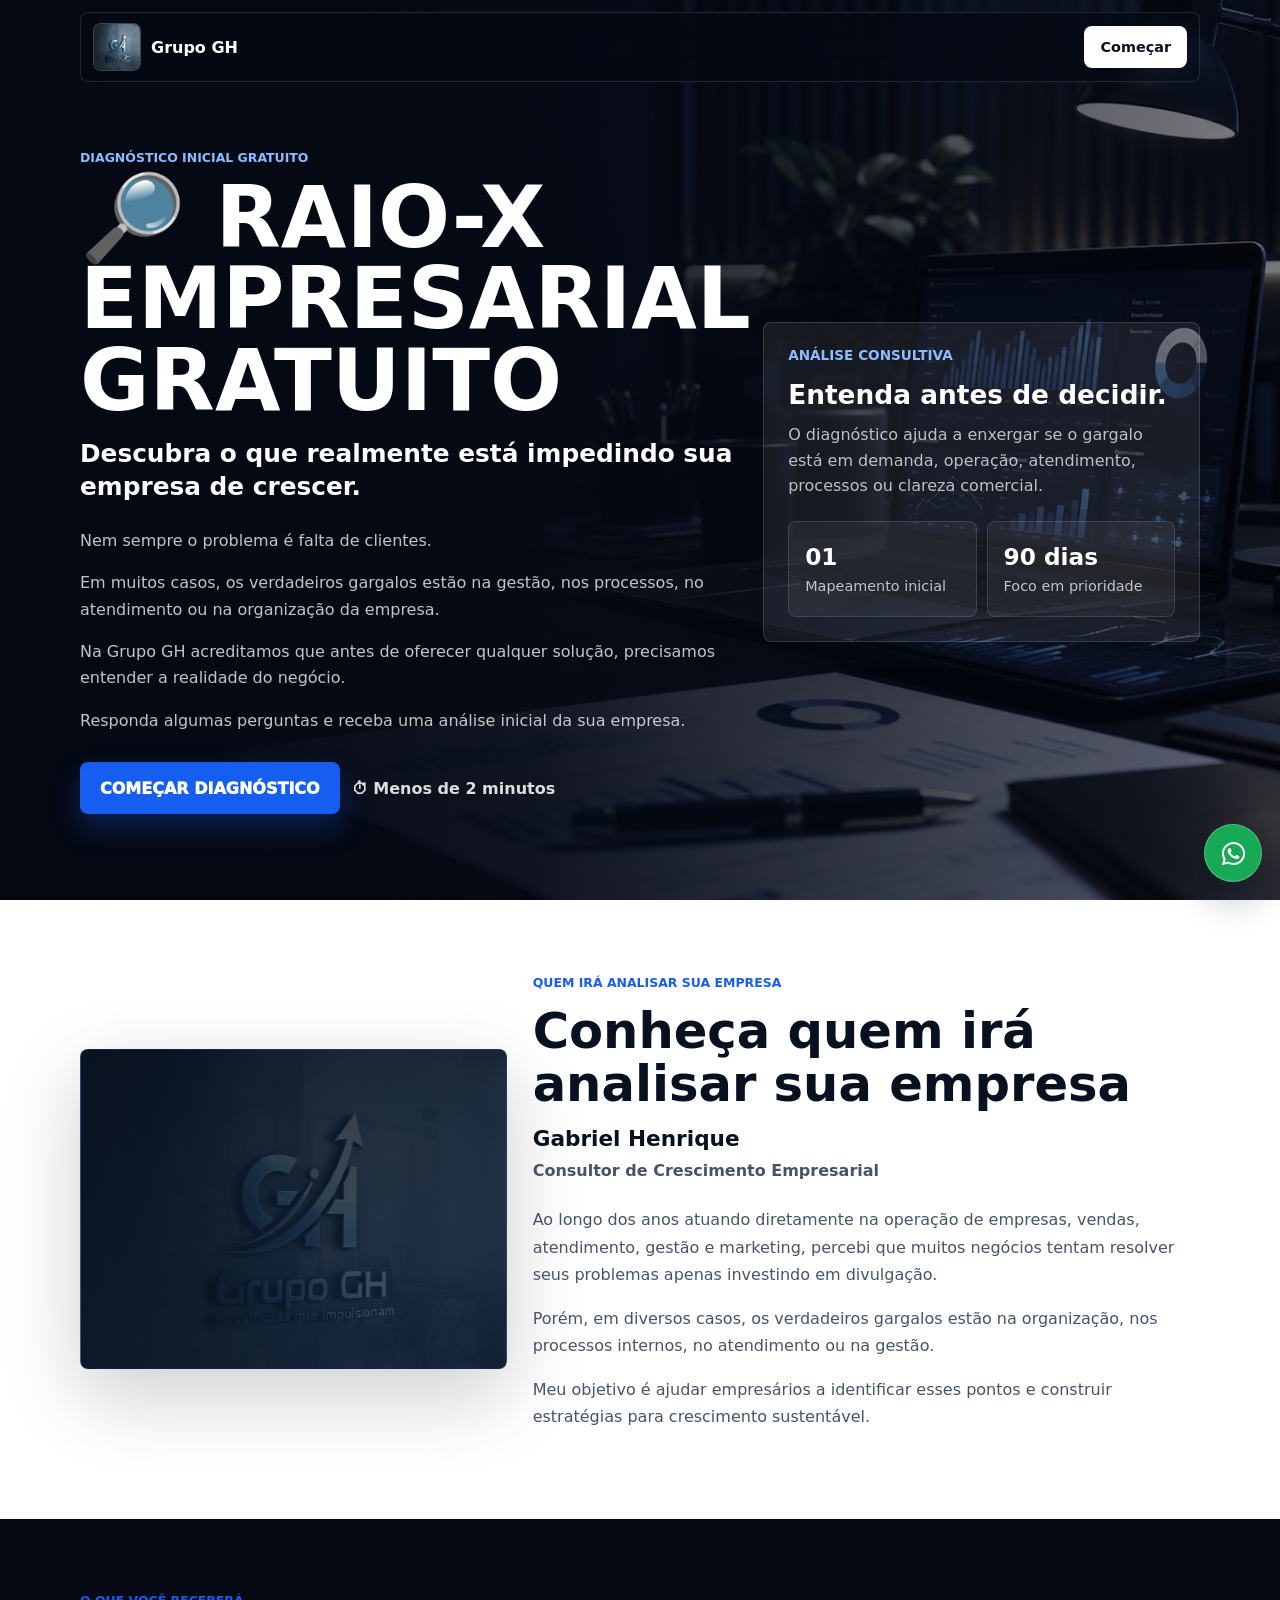
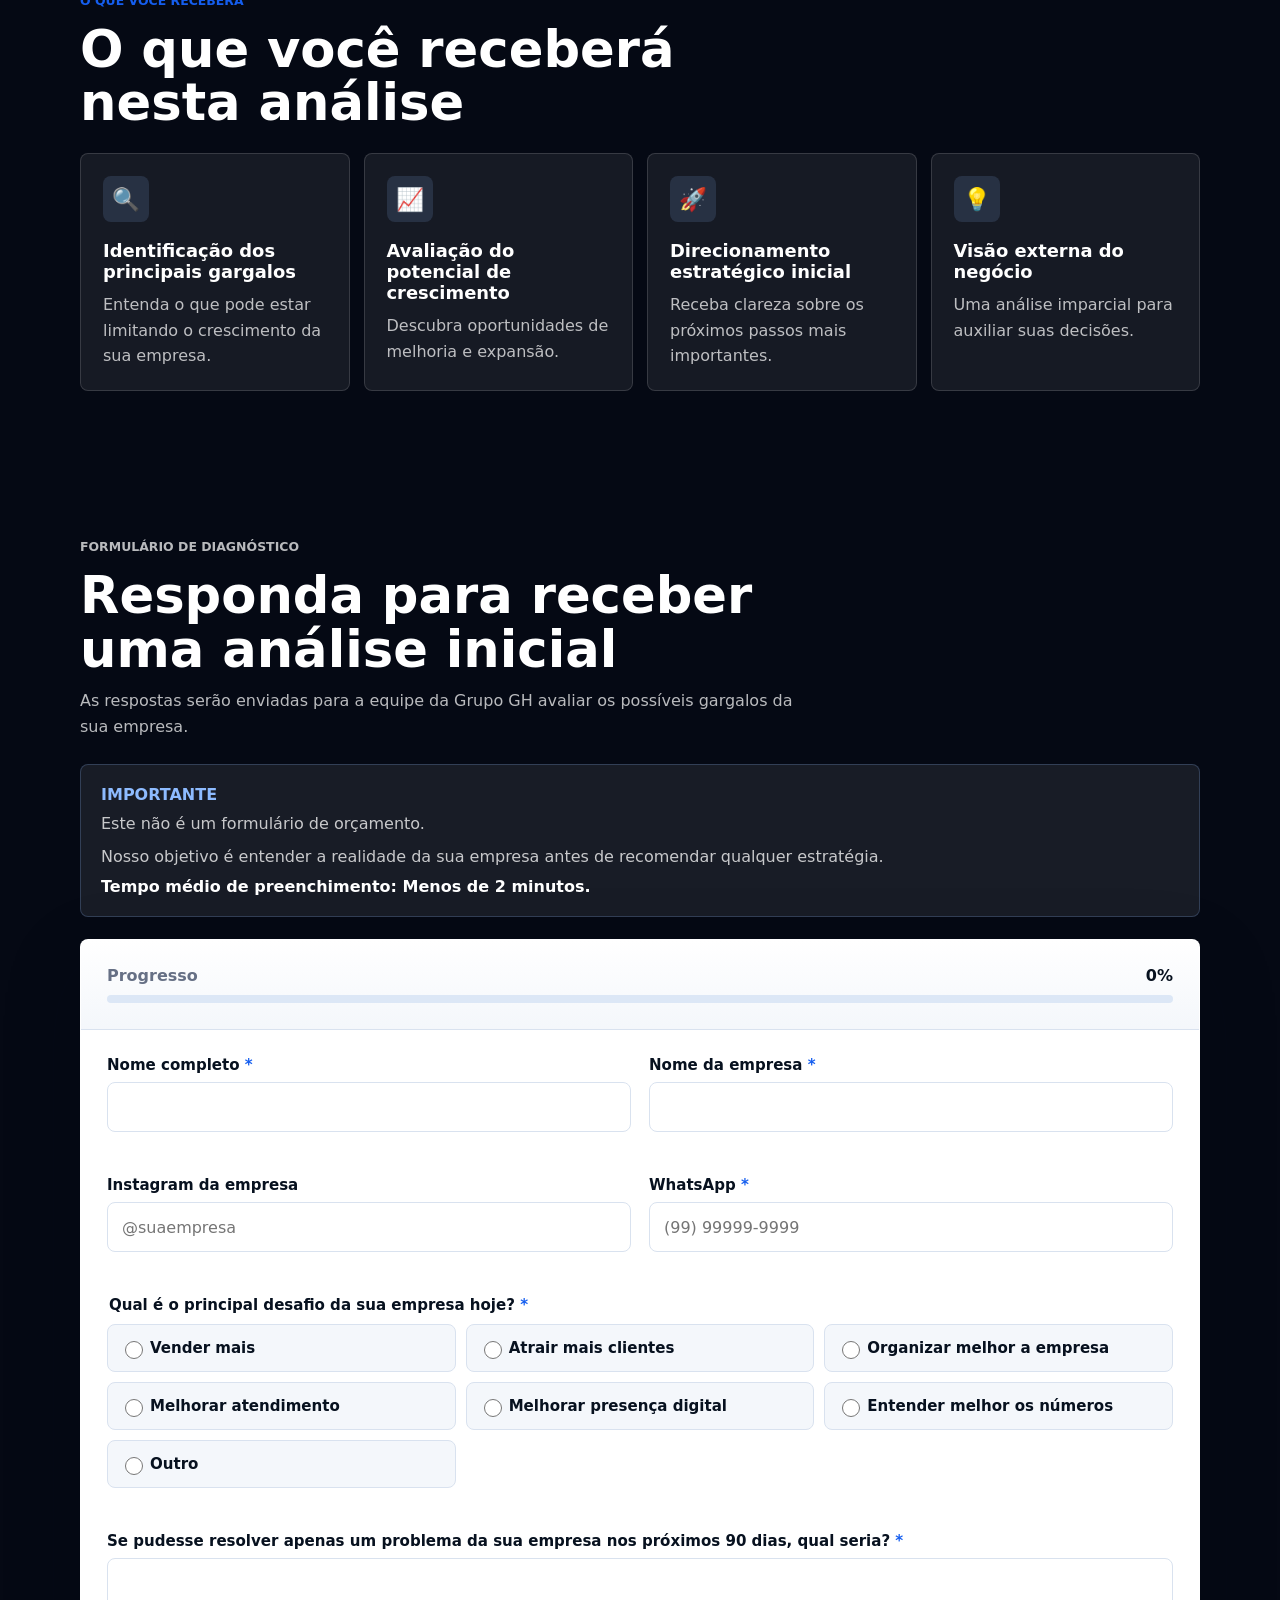
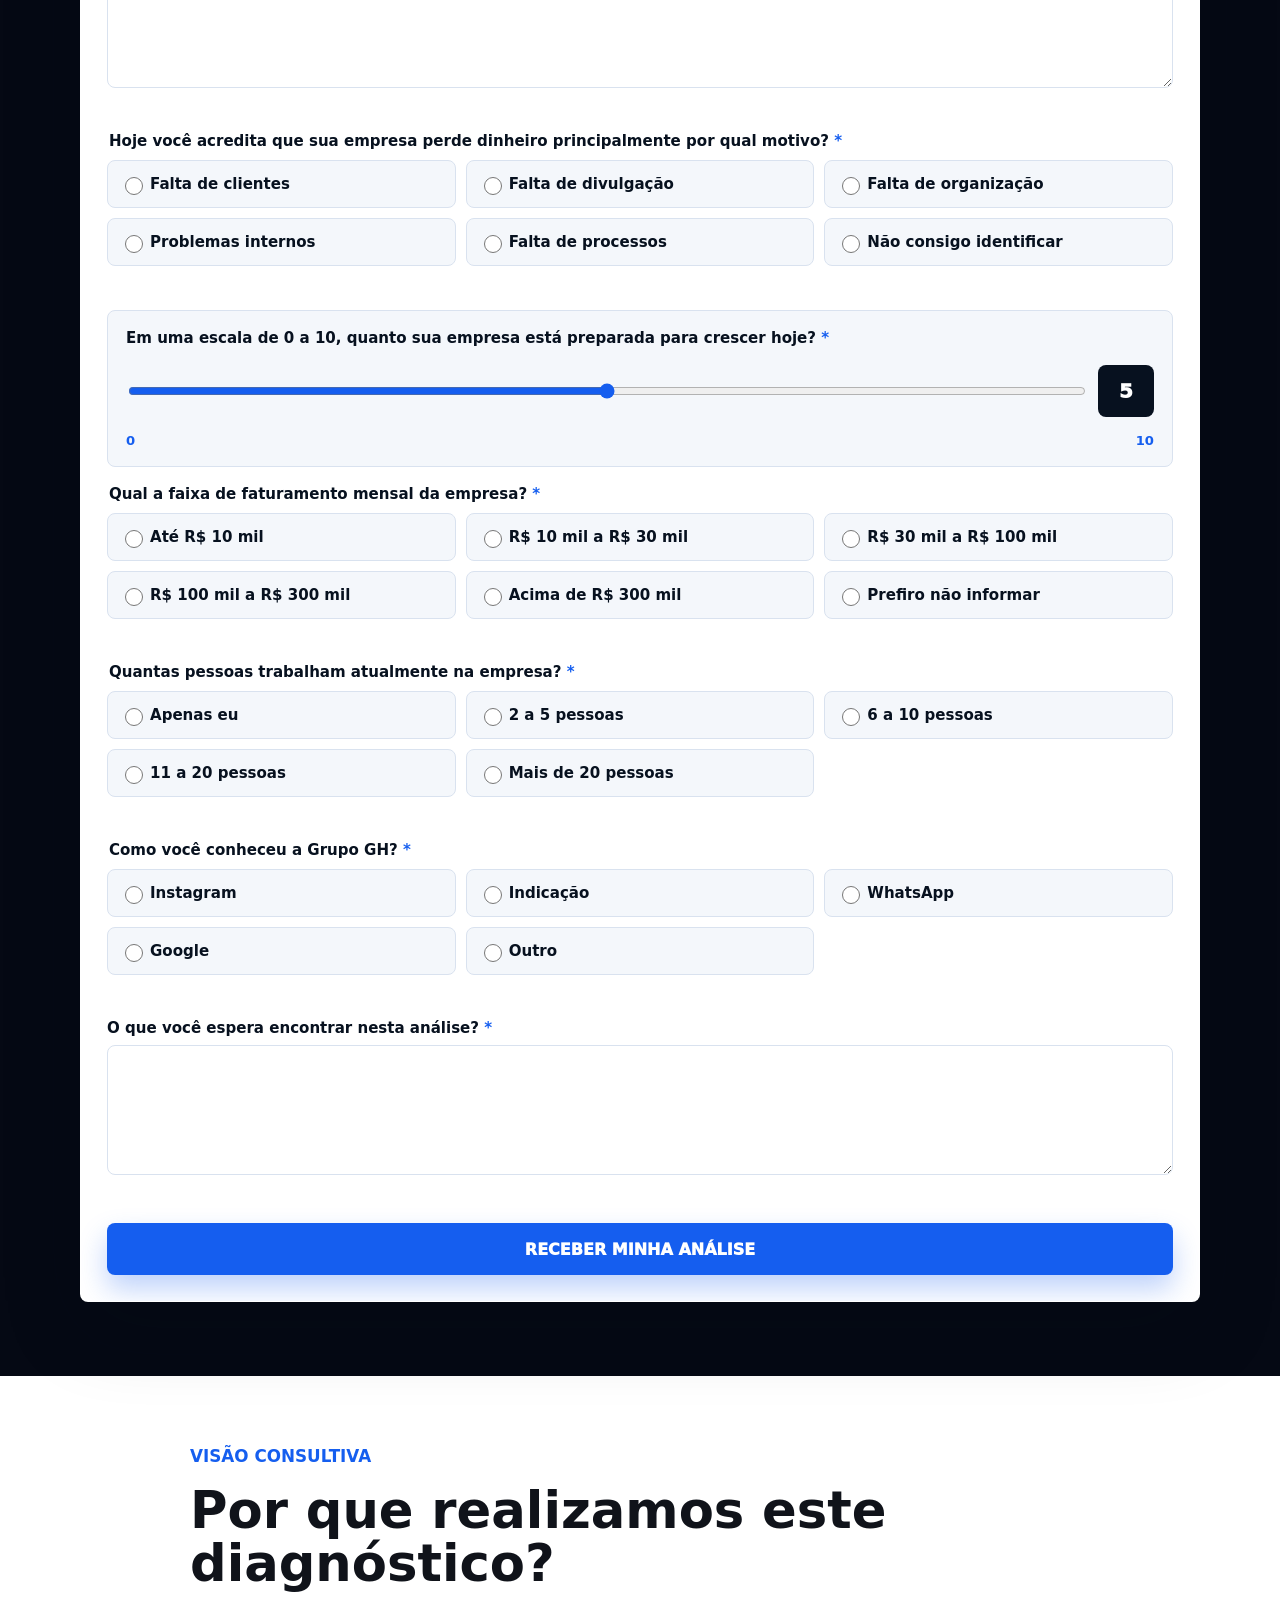
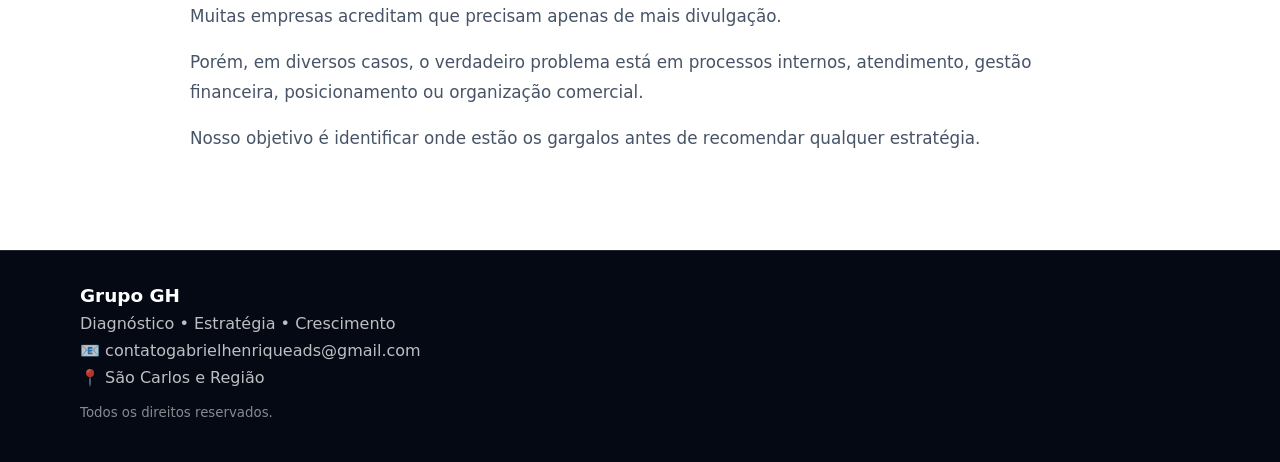
==== commit 61fa9aa9: "Add files via upload" ====
--- a/index.html
+++ b/index.html
@@ -115,9 +115,7 @@
 
       <section class="analyst-section" aria-labelledby="analyst-title">
         <div class="analyst-inner reveal-on-scroll">
-          <div class="photo-placeholder" aria-label="Espaço para foto profissional">
-            <span>Foto profissional</span>
-          </div>
+          <div class="photo-placeholder" aria-label="Espaço para foto profissional"></div>
           <div class="analyst-copy">
             <p class="eyebrow">Quem irá analisar sua empresa</p>
             <h2 id="analyst-title">Conheça quem irá analisar sua empresa</h2>
--- a/styles.css
+++ b/styles.css
@@ -282,16 +282,6 @@
   box-shadow: var(--shadow);
 }
 
-.photo-placeholder span {
-  padding: 10px 14px;
-  border: 1px solid rgba(255, 255, 255, 0.2);
-  border-radius: 8px;
-  background: rgba(5, 9, 20, 0.68);
-  color: rgba(255, 255, 255, 0.78);
-  font-size: 0.86rem;
-  font-weight: 900;
-}
-
 .analyst-copy .eyebrow,
 .deliverables-section .eyebrow {
   color: var(--blue-600);
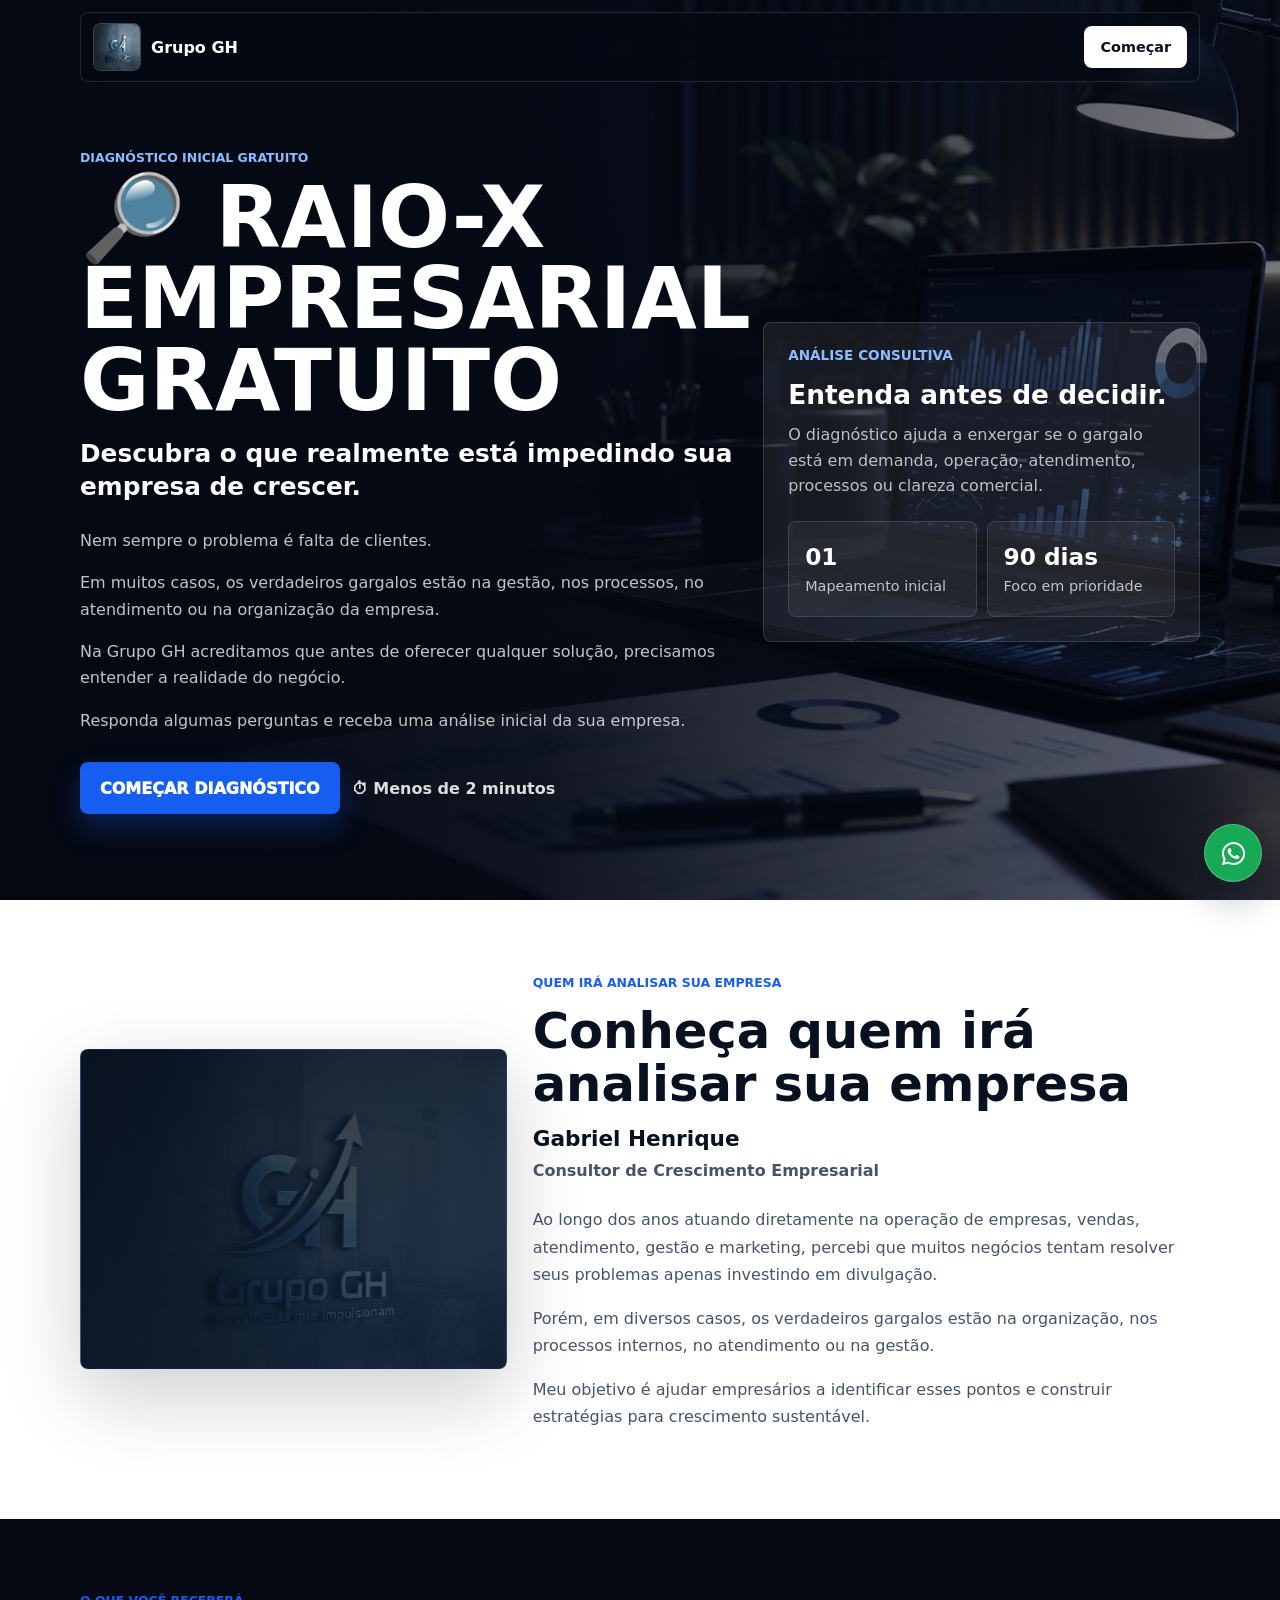
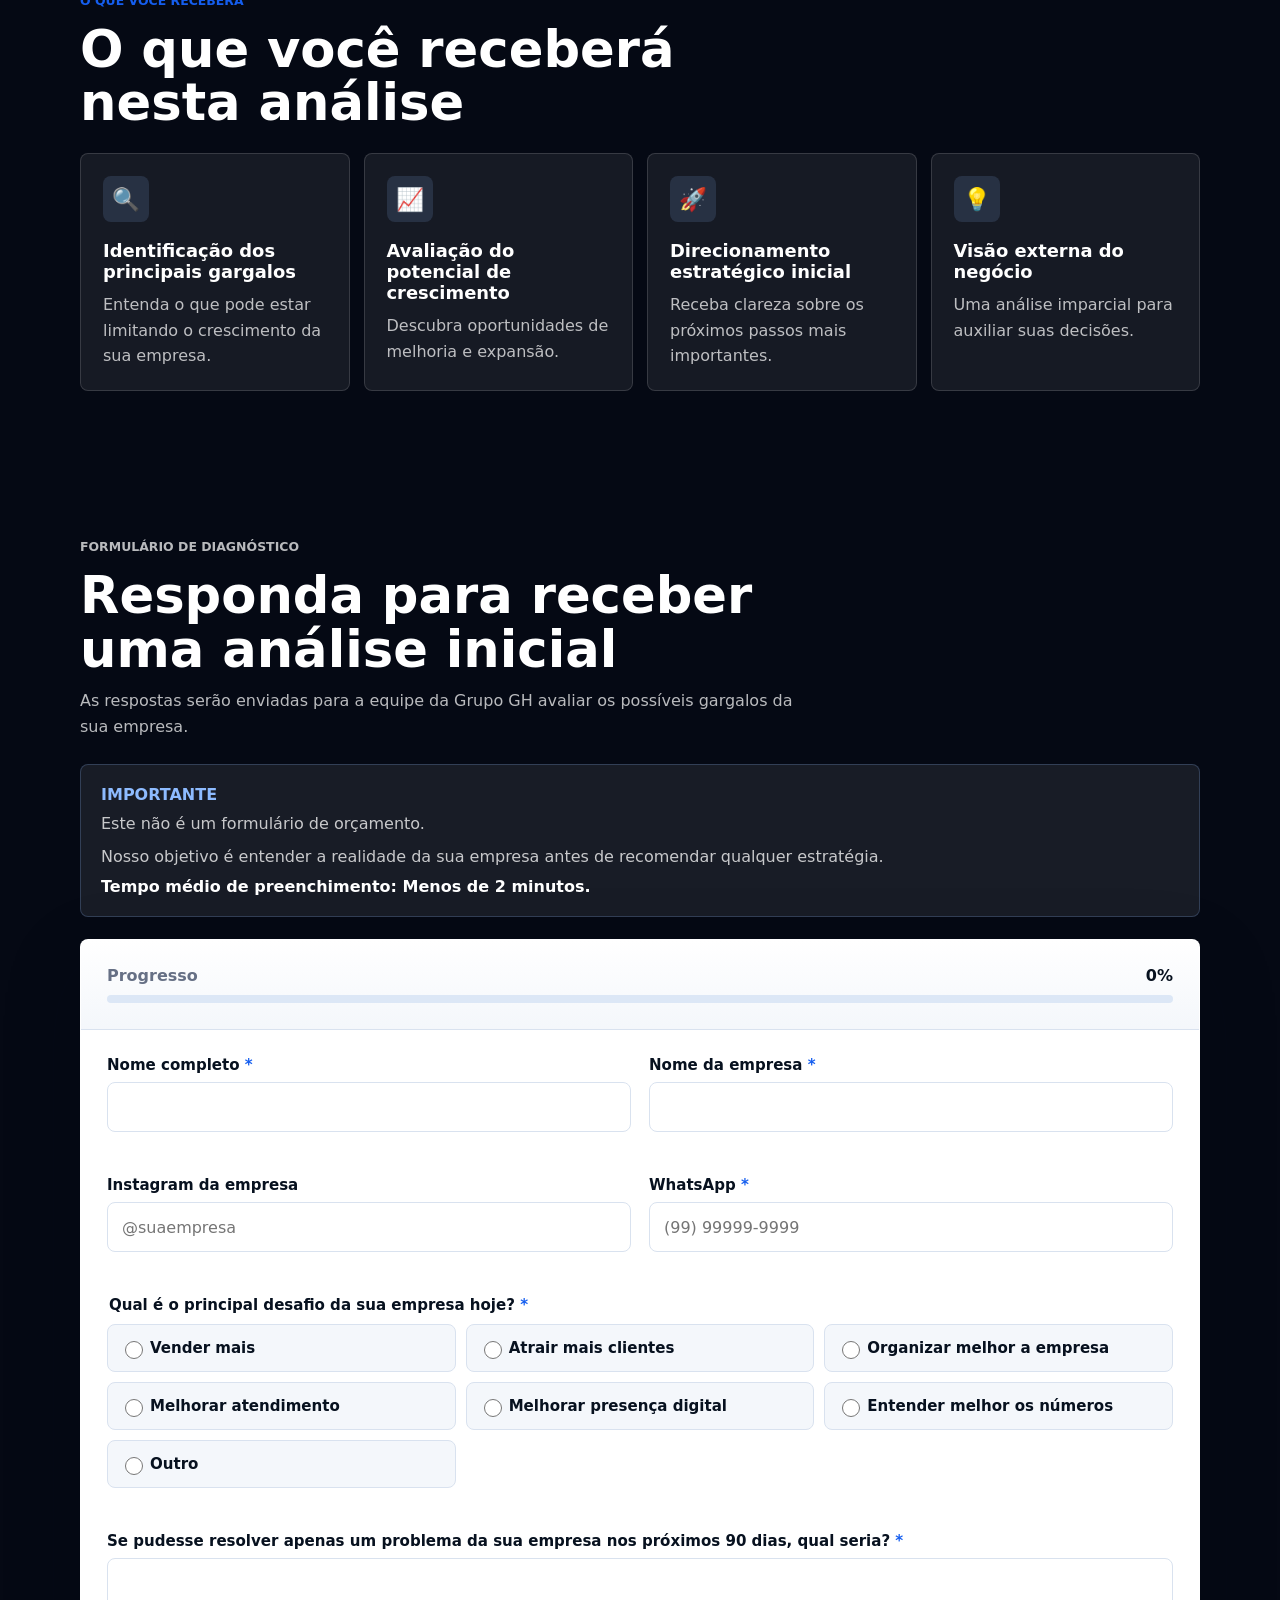
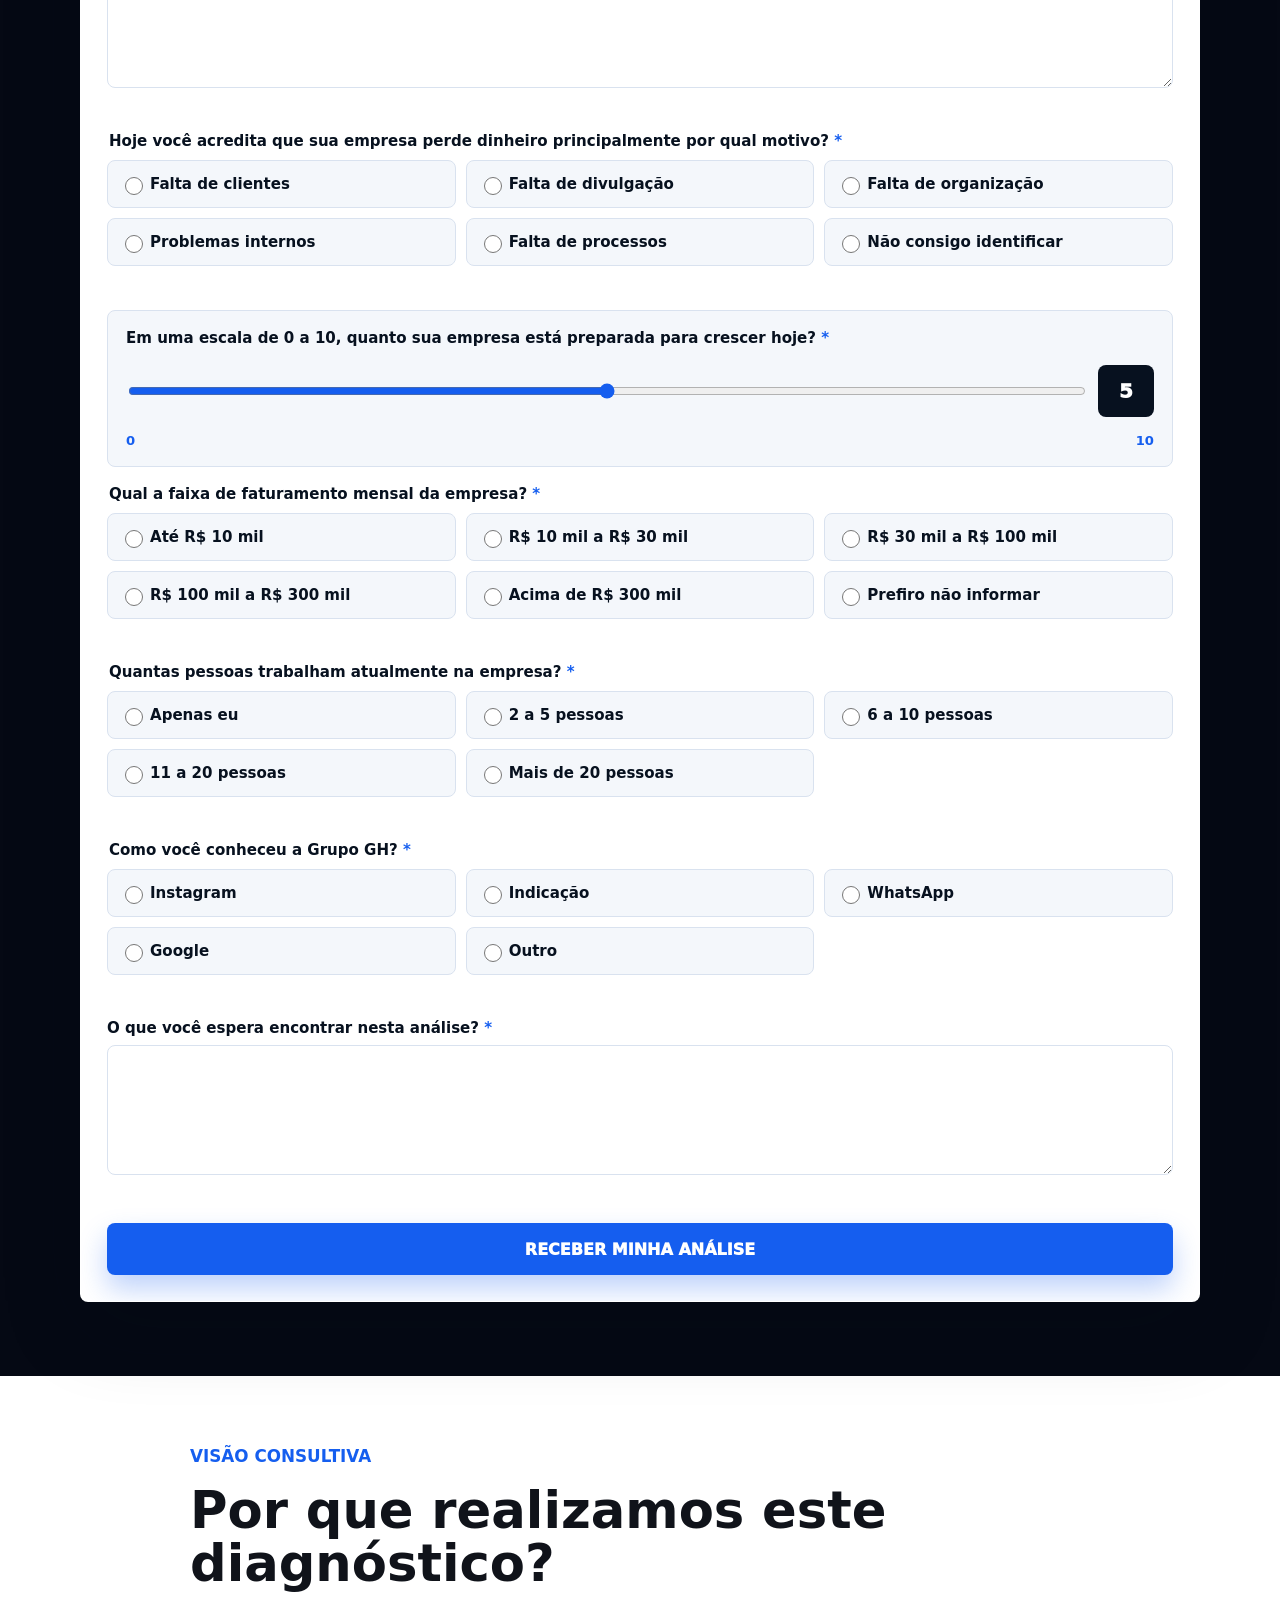
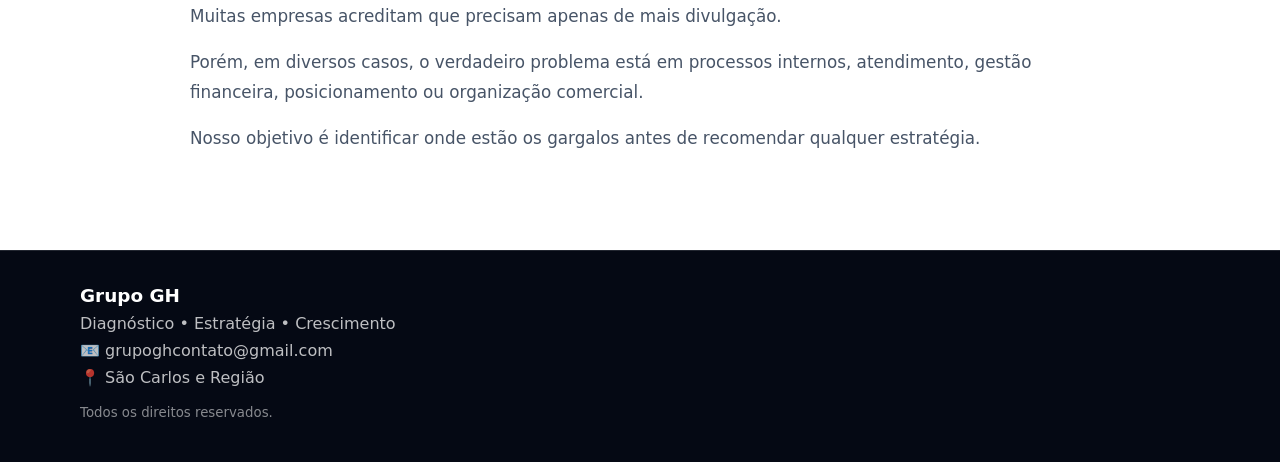
==== commit fe7783a5: "Add files via upload" ====
--- a/index.html
+++ b/index.html
@@ -396,7 +396,7 @@
       <div class="footer-inner">
         <strong>Grupo GH</strong>
         <p>Diagnóstico • Estratégia • Crescimento</p>
-        <a href="mailto:contatogabrielhenriqueads@gmail.com">📧 contatogabrielhenriqueads@gmail.com</a>
+        <a href="mailto:grupoghcontato@gmail.com">📧 grupoghcontato@gmail.com</a>
         <span>📍 São Carlos e Região</span>
         <small>Todos os direitos reservados.</small>
       </div>
